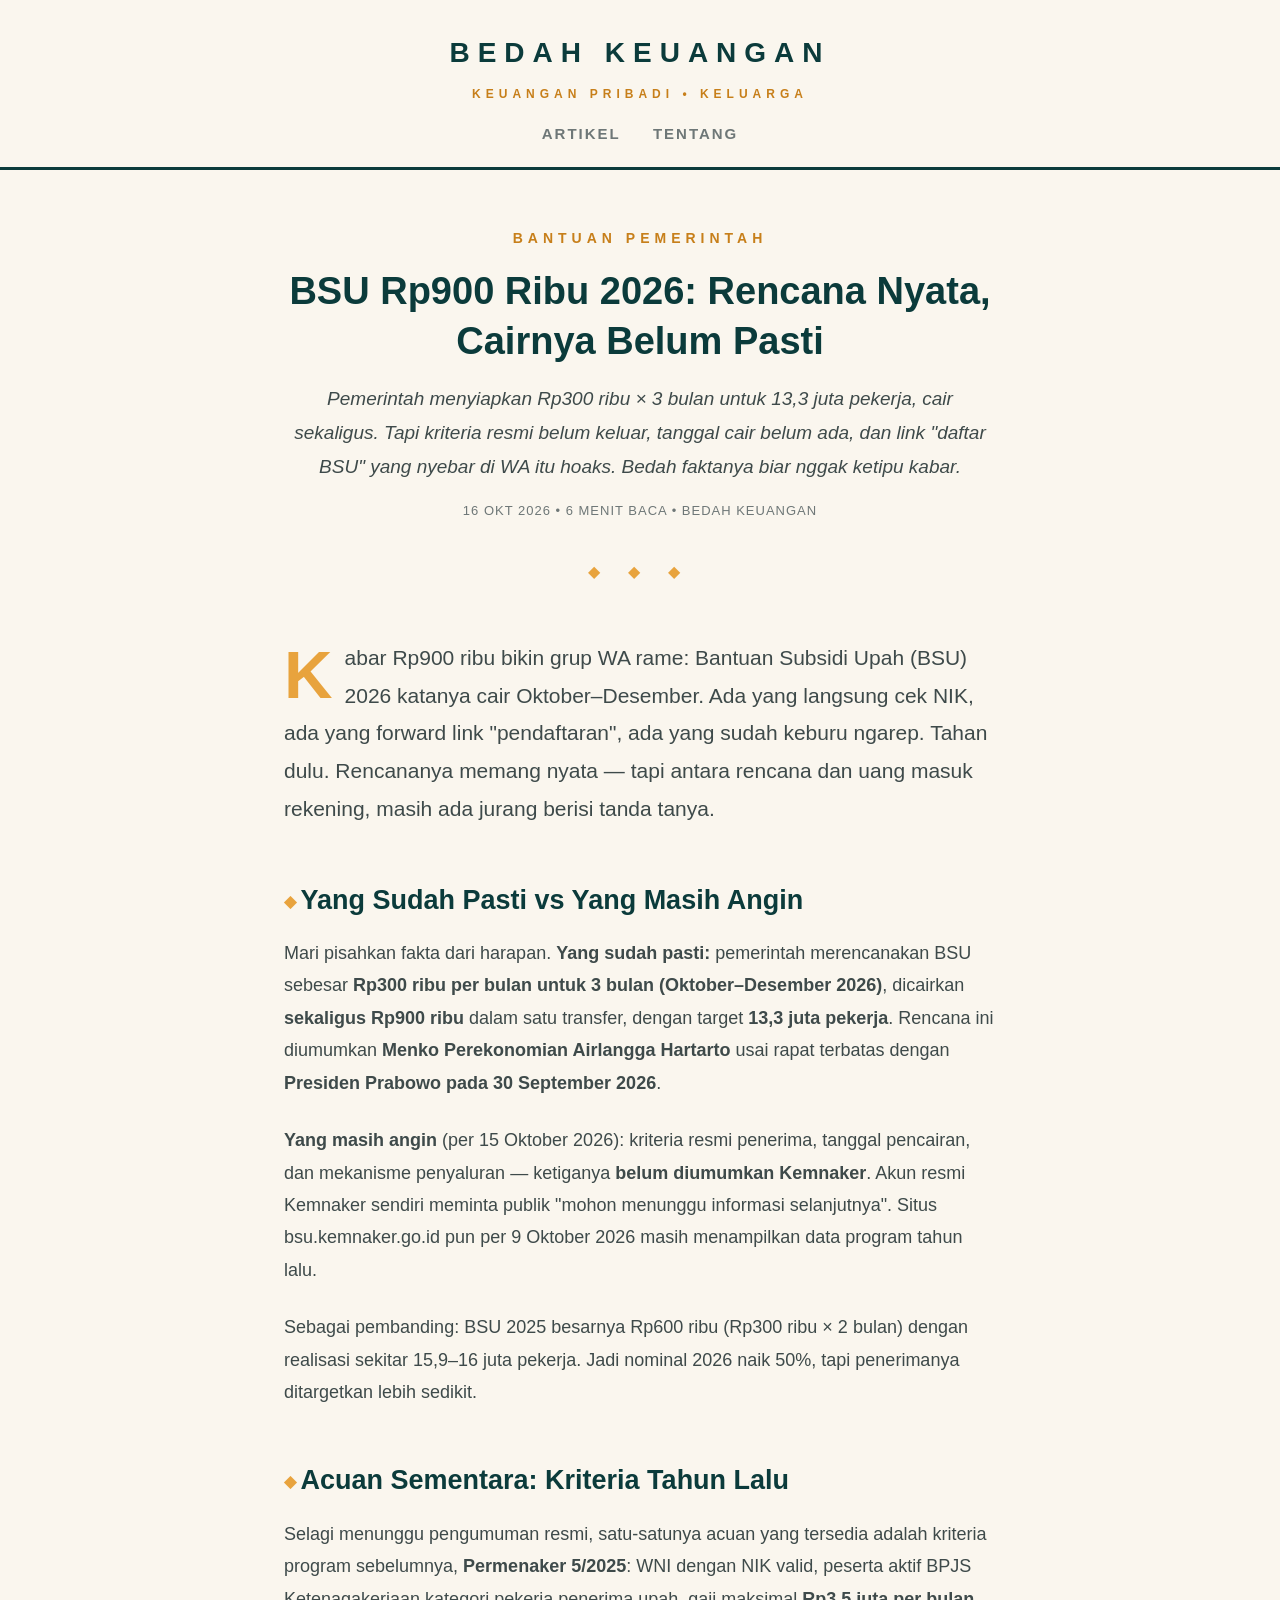
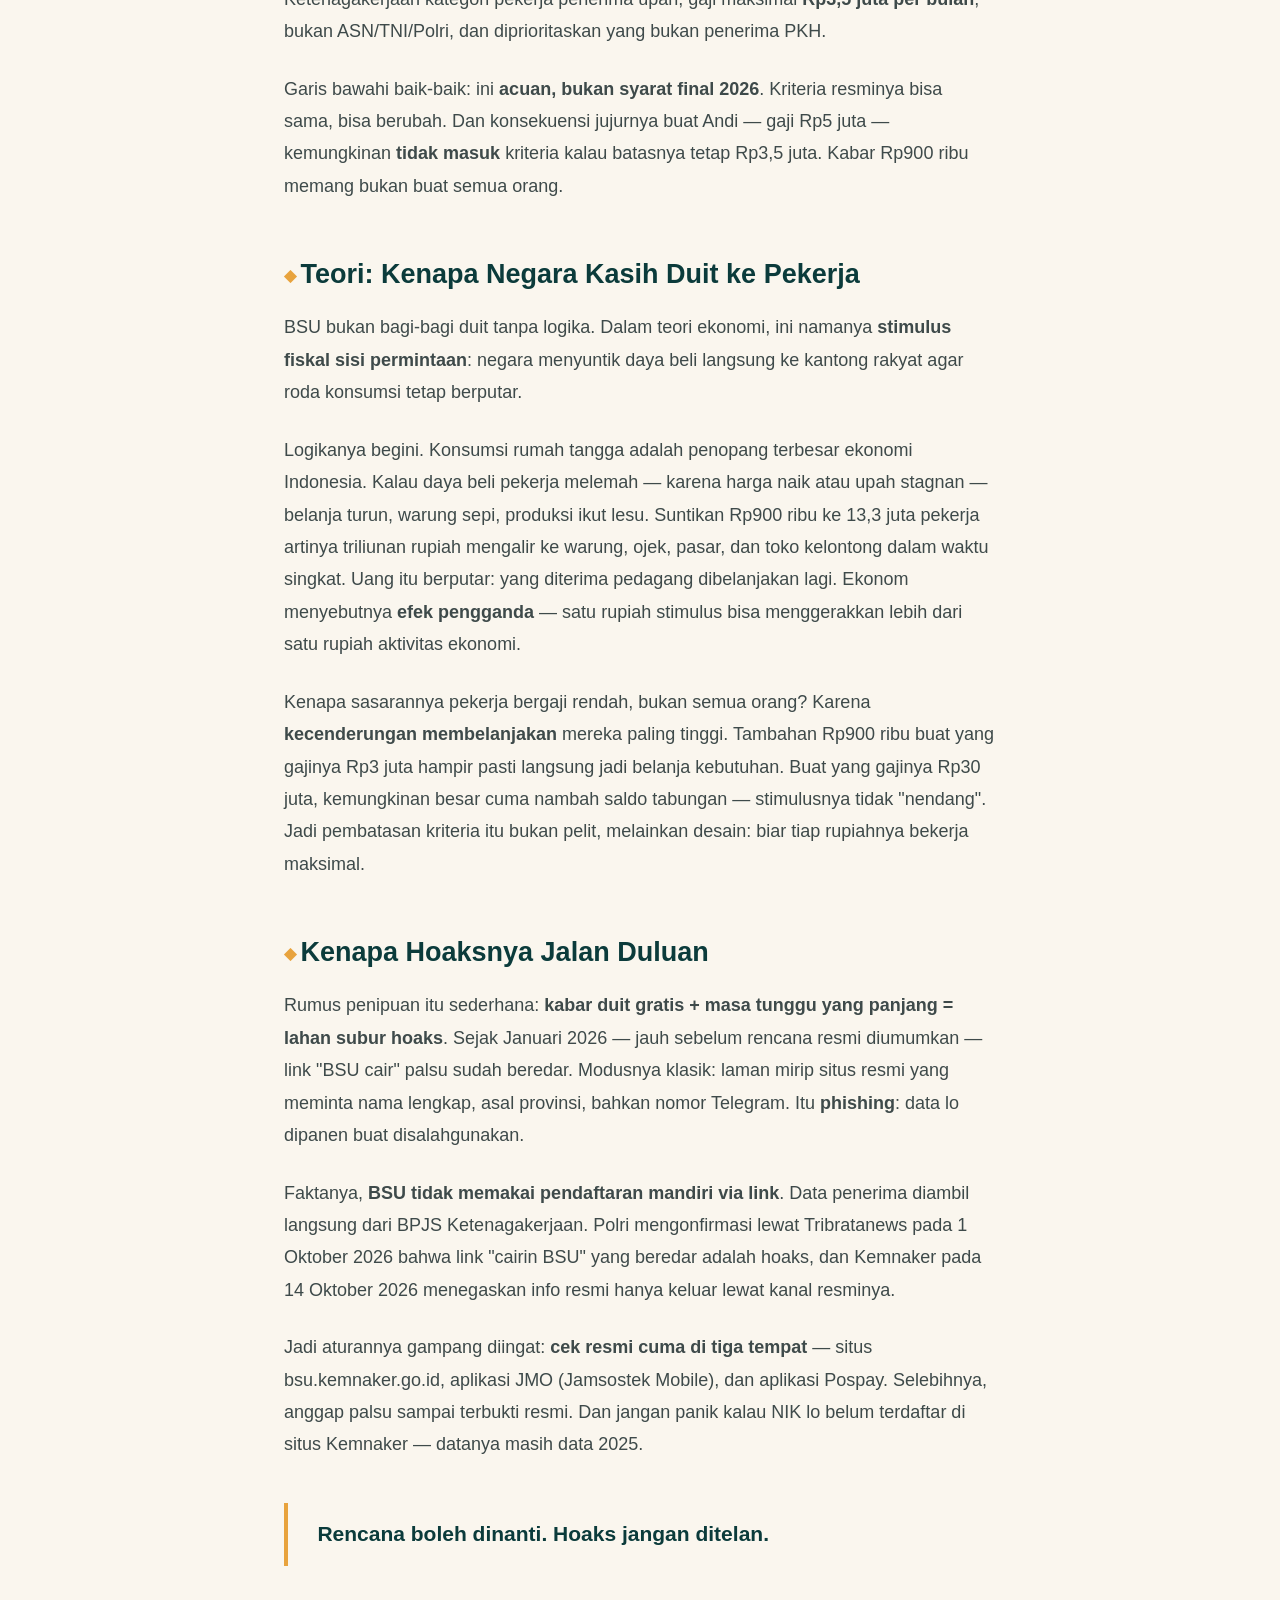
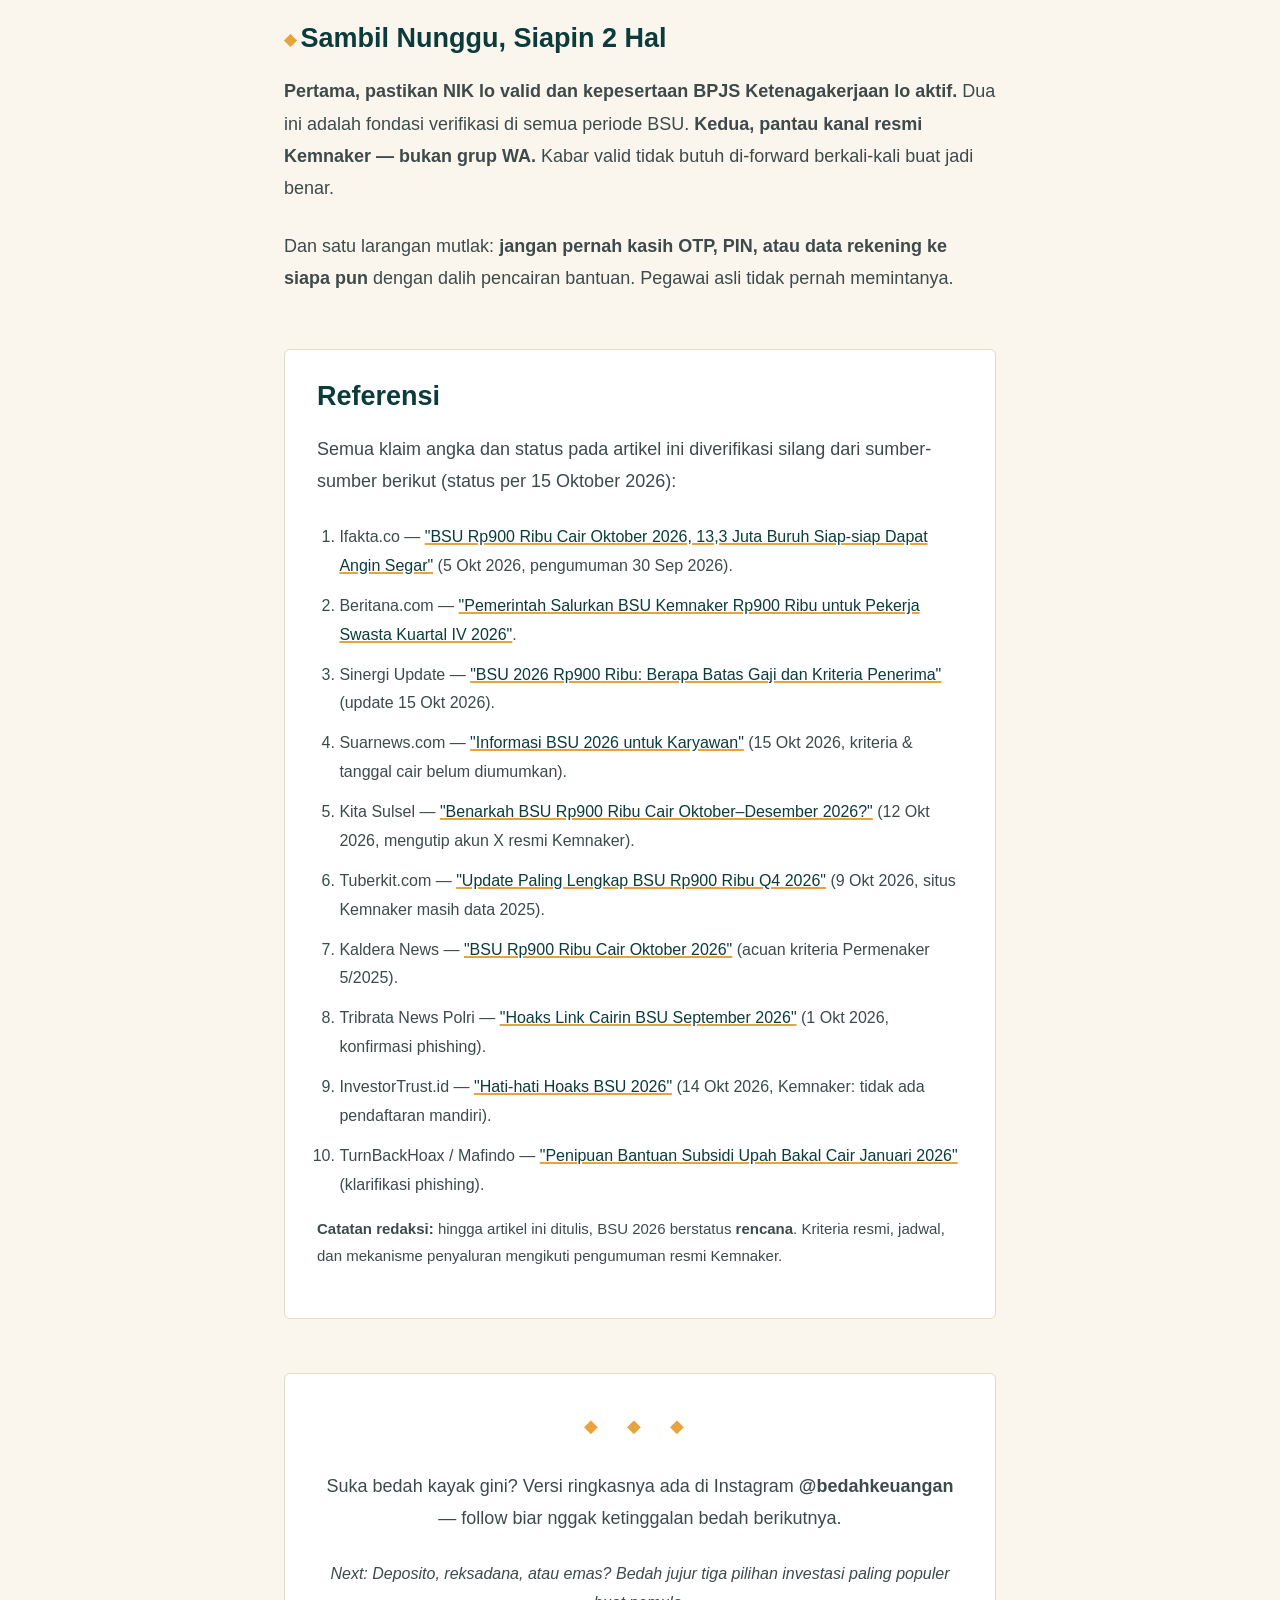
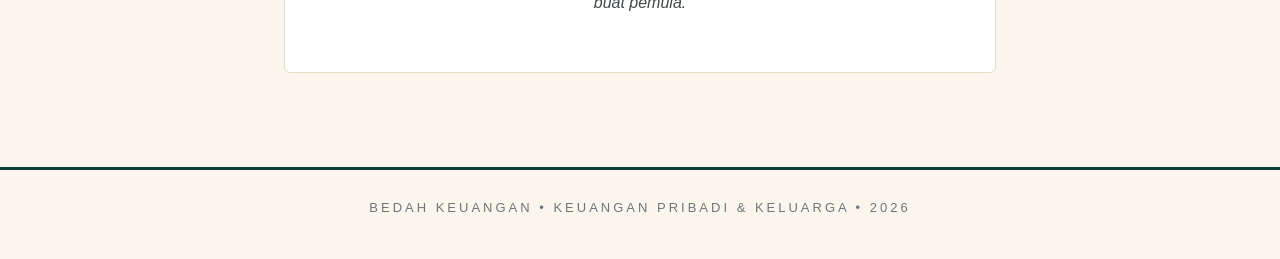
==== artikel/bsu-900rb-2026.html @ 963c8e27 "Rename bsu-900rb-2026.html to artikel/bsu-900rb-2026.html" ====
<!DOCTYPE html>
<html lang="id">
<head>
<meta charset="UTF-8">
<meta name="viewport" content="width=device-width, initial-scale=1.0">
<title>BSU Rp900 Ribu 2026: Rencana Nyata, Cairnya Belum Pasti — Bedah Keuangan</title>
<meta name="description" content="Pemerintah menyiapkan BSU Rp300 ribu x 3 bulan untuk 13,3 juta pekerja. Tapi kriteria resmi belum keluar, tanggal cair belum ada, dan link 'daftar BSU' yang beredar itu hoaks. Bedah faktanya.">
<link rel="stylesheet" href="../style.css">
</head>
<body>
<header class="site-header">
  <div class="wrap">
    <a class="brand" href="../index.html">BEDAH KEUANGAN<small>KEUANGAN PRIBADI &bull; KELUARGA</small></a>
    <nav>
      <a href="../index.html">ARTIKEL</a>
      <a href="../index.html#tentang">TENTANG</a>
    </nav>
  </div>
</header>

<main class="wrap">
  <div class="article-head">
    <div class="kicker">BANTUAN PEMERINTAH</div>
    <h1>BSU Rp900 Ribu 2026: Rencana Nyata, Cairnya Belum Pasti</h1>
    <p class="dek">Pemerintah menyiapkan Rp300 ribu &times; 3 bulan untuk 13,3 juta pekerja, cair sekaligus. Tapi kriteria resmi belum keluar, tanggal cair belum ada, dan link "daftar BSU" yang nyebar di WA itu hoaks. Bedah faktanya biar nggak ketipu kabar.</p>
    <div class="meta">16 OKT 2026 &bull; 6 MENIT BACA &bull; BEDAH KEUANGAN</div>
  </div>

  <div class="ornament">&#9670; &#9670; &#9670;</div>

  <article>
    <p class="lede">Kabar Rp900 ribu bikin grup WA rame: Bantuan Subsidi Upah (BSU) 2026 katanya cair Oktober–Desember. Ada yang langsung cek NIK, ada yang forward link "pendaftaran", ada yang sudah keburu ngarep. Tahan dulu. Rencananya memang nyata — tapi antara rencana dan uang masuk rekening, masih ada jurang berisi tanda tanya.</p>

    <h2>Yang Sudah Pasti vs Yang Masih Angin</h2>
    <p>Mari pisahkan fakta dari harapan. <strong>Yang sudah pasti:</strong> pemerintah merencanakan BSU sebesar <strong>Rp300 ribu per bulan untuk 3 bulan (Oktober–Desember 2026)</strong>, dicairkan <strong>sekaligus Rp900 ribu</strong> dalam satu transfer, dengan target <strong>13,3 juta pekerja</strong>. Rencana ini diumumkan <strong>Menko Perekonomian Airlangga Hartarto</strong> usai rapat terbatas dengan <strong>Presiden Prabowo pada 30 September 2026</strong>.</p>
    <p><strong>Yang masih angin</strong> (per 15 Oktober 2026): kriteria resmi penerima, tanggal pencairan, dan mekanisme penyaluran — ketiganya <strong>belum diumumkan Kemnaker</strong>. Akun resmi Kemnaker sendiri meminta publik "mohon menunggu informasi selanjutnya". Situs bsu.kemnaker.go.id pun per 9 Oktober 2026 masih menampilkan data program tahun lalu.</p>
    <p>Sebagai pembanding: BSU 2025 besarnya Rp600 ribu (Rp300 ribu &times; 2 bulan) dengan realisasi sekitar 15,9–16 juta pekerja. Jadi nominal 2026 naik 50%, tapi penerimanya ditargetkan lebih sedikit.</p>

    <h2>Acuan Sementara: Kriteria Tahun Lalu</h2>
    <p>Selagi menunggu pengumuman resmi, satu-satunya acuan yang tersedia adalah kriteria program sebelumnya, <strong>Permenaker 5/2025</strong>: WNI dengan NIK valid, peserta aktif BPJS Ketenagakerjaan kategori pekerja penerima upah, gaji maksimal <strong>Rp3,5 juta per bulan</strong>, bukan ASN/TNI/Polri, dan diprioritaskan yang bukan penerima PKH.</p>
    <p>Garis bawahi baik-baik: ini <strong>acuan, bukan syarat final 2026</strong>. Kriteria resminya bisa sama, bisa berubah. Dan konsekuensi jujurnya buat Andi — gaji Rp5 juta — kemungkinan <strong>tidak masuk</strong> kriteria kalau batasnya tetap Rp3,5 juta. Kabar Rp900 ribu memang bukan buat semua orang.</p>

    <h2>Teori: Kenapa Negara Kasih Duit ke Pekerja</h2>
    <p>BSU bukan bagi-bagi duit tanpa logika. Dalam teori ekonomi, ini namanya <strong>stimulus fiskal sisi permintaan</strong>: negara menyuntik daya beli langsung ke kantong rakyat agar roda konsumsi tetap berputar.</p>
    <p>Logikanya begini. Konsumsi rumah tangga adalah penopang terbesar ekonomi Indonesia. Kalau daya beli pekerja melemah — karena harga naik atau upah stagnan — belanja turun, warung sepi, produksi ikut lesu. Suntikan Rp900 ribu ke 13,3 juta pekerja artinya triliunan rupiah mengalir ke warung, ojek, pasar, dan toko kelontong dalam waktu singkat. Uang itu berputar: yang diterima pedagang dibelanjakan lagi. Ekonom menyebutnya <strong>efek pengganda</strong> — satu rupiah stimulus bisa menggerakkan lebih dari satu rupiah aktivitas ekonomi.</p>
    <p>Kenapa sasarannya pekerja bergaji rendah, bukan semua orang? Karena <strong>kecenderungan membelanjakan</strong> mereka paling tinggi. Tambahan Rp900 ribu buat yang gajinya Rp3 juta hampir pasti langsung jadi belanja kebutuhan. Buat yang gajinya Rp30 juta, kemungkinan besar cuma nambah saldo tabungan — stimulusnya tidak "nendang". Jadi pembatasan kriteria itu bukan pelit, melainkan desain: biar tiap rupiahnya bekerja maksimal.</p>

    <h2>Kenapa Hoaksnya Jalan Duluan</h2>
    <p>Rumus penipuan itu sederhana: <strong>kabar duit gratis + masa tunggu yang panjang = lahan subur hoaks</strong>. Sejak Januari 2026 — jauh sebelum rencana resmi diumumkan — link "BSU cair" palsu sudah beredar. Modusnya klasik: laman mirip situs resmi yang meminta nama lengkap, asal provinsi, bahkan nomor Telegram. Itu <strong>phishing</strong>: data lo dipanen buat disalahgunakan.</p>
    <p>Faktanya, <strong>BSU tidak memakai pendaftaran mandiri via link</strong>. Data penerima diambil langsung dari BPJS Ketenagakerjaan. Polri mengonfirmasi lewat Tribratanews pada 1 Oktober 2026 bahwa link "cairin BSU" yang beredar adalah hoaks, dan Kemnaker pada 14 Oktober 2026 menegaskan info resmi hanya keluar lewat kanal resminya.</p>
    <p>Jadi aturannya gampang diingat: <strong>cek resmi cuma di tiga tempat</strong> — situs bsu.kemnaker.go.id, aplikasi JMO (Jamsostek Mobile), dan aplikasi Pospay. Selebihnya, anggap palsu sampai terbukti resmi. Dan jangan panik kalau NIK lo belum terdaftar di situs Kemnaker — datanya masih data 2025.</p>

    <blockquote>Rencana boleh dinanti. Hoaks jangan ditelan.</blockquote>

    <h2>Sambil Nunggu, Siapin 2 Hal</h2>
    <p><strong>Pertama, pastikan NIK lo valid dan kepesertaan BPJS Ketenagakerjaan lo aktif.</strong> Dua ini adalah fondasi verifikasi di semua periode BSU. <strong>Kedua, pantau kanal resmi Kemnaker — bukan grup WA.</strong> Kabar valid tidak butuh di-forward berkali-kali buat jadi benar.</p>
    <p>Dan satu larangan mutlak: <strong>jangan pernah kasih OTP, PIN, atau data rekening ke siapa pun</strong> dengan dalih pencairan bantuan. Pegawai asli tidak pernah memintanya.</p>

    <div class="ref-box">
      <h2>Referensi</h2>
      <p>Semua klaim angka dan status pada artikel ini diverifikasi silang dari sumber-sumber berikut (status per 15 Oktober 2026):</p>
      <ol>
        <li>Ifakta.co — <a href="https://ifakta.co/2026/10/05/bsu-rp900-ribu-cair-oktober-2026-133-juta-buruh-siap-siap-dapat-angin-segar/">"BSU Rp900 Ribu Cair Oktober 2026, 13,3 Juta Buruh Siap-siap Dapat Angin Segar"</a> (5 Okt 2026, pengumuman 30 Sep 2026).</li>
        <li>Beritana.com — <a href="https://beritana.com/news/pemerintah-salurkan-bsu-kemnaker-rp900-ribu-untuk-pekerja-swasta-kuartal-iv-2026">"Pemerintah Salurkan BSU Kemnaker Rp900 Ribu untuk Pekerja Swasta Kuartal IV 2026"</a>.</li>
        <li>Sinergi Update — <a href="https://sinergiupdate.com/bsu-2026-rp900-ribu-berapa-batas-gaji-dan-kriteria-penerima-bantuan">"BSU 2026 Rp900 Ribu: Berapa Batas Gaji dan Kriteria Penerima"</a> (update 15 Okt 2026).</li>
        <li>Suarnews.com — <a href="https://www.suarnews.com/bansos/39535/informasi-bsu-2026-untuk-karyawan-persyaratan-verifikasi-data-dan-kepastian-penyaluran">"Informasi BSU 2026 untuk Karyawan"</a> (15 Okt 2026, kriteria &amp; tanggal cair belum diumumkan).</li>
        <li>Kita Sulsel — <a href="https://kitasulsel.com/2026/10/13/benarkah-bsu-rp900-ribu-cair-oktober-desember-2026-simak-faktanya/">"Benarkah BSU Rp900 Ribu Cair Oktober–Desember 2026?"</a> (12 Okt 2026, mengutip akun X resmi Kemnaker).</li>
        <li>Tuberkit.com — <a href="https://tuberkit.com/2026/10/09/ini-update-paling-lengkap-bsu-rp900-ribu-q4-2026-per-hari-ini-9-oktober-2026/">"Update Paling Lengkap BSU Rp900 Ribu Q4 2026"</a> (9 Okt 2026, situs Kemnaker masih data 2025).</li>
        <li>Kaldera News — <a href="https://www.kalderanews.com/2026/10/bsu-rp900-ribu-cair-oktober-2026-cek-nik-ktp-kamu-lewat-4-cara-ini/">"BSU Rp900 Ribu Cair Oktober 2026"</a> (acuan kriteria Permenaker 5/2025).</li>
        <li>Tribrata News Polri — <a href="https://tribratanews.polri.go.id/blog/none-22/hoaks-link-cairin-bsu-september-2026-sebesar-rp600-000-106579">"Hoaks Link Cairin BSU September 2026"</a> (1 Okt 2026, konfirmasi phishing).</li>
        <li>InvestorTrust.id — <a href="https://investortrust.id/national/90618/hati-hati-hoaks-bsu-2026-kemnaker-imbau-masyarakat-cek-kanal-resmi">"Hati-hati Hoaks BSU 2026"</a> (14 Okt 2026, Kemnaker: tidak ada pendaftaran mandiri).</li>
        <li>TurnBackHoax / Mafindo — <a href="https://beta.turnbackhoax.id/articles/31995-penipuan-bantuan-subsidi-upah-bakal-cair-januari-2026">"Penipuan Bantuan Subsidi Upah Bakal Cair Januari 2026"</a> (klarifikasi phishing).</li>
      </ol>
      <p style="margin-top:1em;font-size:15px;"><strong>Catatan redaksi:</strong> hingga artikel ini ditulis, BSU 2026 berstatus <strong>rencana</strong>. Kriteria resmi, jadwal, dan mekanisme penyaluran mengikuti pengumuman resmi Kemnaker.</p>
    </div>

    <div class="cta">
      <div class="ornament">&#9670; &#9670; &#9670;</div>
      <p>Suka bedah kayak gini? Versi ringkasnya ada di Instagram <strong>@bedahkeuangan</strong> — follow biar nggak ketinggalan bedah berikutnya.</p>
      <p style="margin-top:1em;font-size:16px;"><em>Next: Deposito, reksadana, atau emas? Bedah jujur tiga pilihan investasi paling populer buat pemula.</em></p>
    </div>
  </article>
</main>

<footer>
  <div class="wrap">
    BEDAH KEUANGAN &bull; KEUANGAN PRIBADI &amp; KELUARGA &bull; 2026
  </div>
</footer>
</body>
</html>
---- style.css ----
/* Bedah Keuangan — tema "Meja Bedah": kertas kerja analis */
:root {
  --kertas: #FAF6EE;
  --tinta: #0B3B3B;
  --amber: #C77F1A;
  --amber-soft: #E8A33D;
  --arang: #3E4A4A;
  --abu: #6E7777;
  --garis: #E5DCC4;
  --merah: #C0392B;
}
* { margin: 0; padding: 0; box-sizing: border-box; }
body {
  background: var(--kertas);
  color: var(--arang);
  font-family: -apple-system, BlinkMacSystemFont, "Segoe UI", Inter, Roboto, "Helvetica Neue", Arial, sans-serif;
  line-height: 1.8;
  -webkit-font-smoothing: antialiased;
}
.wrap { max-width: 760px; margin: 0 auto; padding: 0 24px; }

/* header */
.site-header {
  border-bottom: 3px solid var(--tinta);
  padding: 28px 0 20px;
  text-align: center;
}
.brand {
  font-size: 28px; font-weight: 800; letter-spacing: 8px;
  text-decoration: none; color: var(--tinta);
}
.brand small { display: block; font-size: 12px; letter-spacing: 5px; color: var(--amber); font-weight: 700; margin-top: 6px; }
nav { margin-top: 14px; font-size: 15px; }
nav a { color: var(--abu); text-decoration: none; margin: 0 14px; letter-spacing: 2px; font-weight: 600; }
nav a:hover { color: var(--tinta); }

/* hero */
.hero { text-align: center; padding: 64px 0 40px; }
.hero h1 { font-size: 42px; line-height: 1.25; margin-bottom: 16px; color: var(--tinta); font-weight: 800; }
.hero p { font-size: 19px; color: var(--arang); max-width: 600px; margin: 0 auto; }
.ornament { color: var(--amber-soft); letter-spacing: 12px; margin: 28px 0; text-align: center; }

/* article cards */
.cards { padding: 10px 0 60px; }
.card {
  display: block; text-decoration: none; color: var(--arang);
  border: 1px solid var(--garis); background: #fff;
  padding: 28px 32px; margin-bottom: 20px; border-radius: 6px;
}
.card:hover { border-color: var(--amber-soft); }
.card .kicker { font-size: 13px; letter-spacing: 4px; color: var(--amber); font-weight: 800; }
.card h2 { font-size: 25px; margin: 10px 0 8px; line-height: 1.35; color: var(--tinta); }
.card p { font-size: 16px; color: var(--arang); }
.card .meta { font-size: 13px; color: var(--abu); margin-top: 10px; letter-spacing: 1px; }

/* article page */
.article-head { text-align: center; padding: 56px 0 8px; }
.article-head .kicker { font-size: 14px; letter-spacing: 5px; color: var(--amber); font-weight: 800; }
.article-head h1 { font-size: 38px; line-height: 1.3; margin: 16px 0; color: var(--tinta); font-weight: 800; }
.article-head .dek { font-size: 19px; color: var(--arang); font-style: italic; }
.article-head .meta { font-size: 13px; color: var(--abu); margin-top: 14px; letter-spacing: 1px; }
article { padding: 24px 0 40px; font-size: 18px; }
article p { margin-bottom: 1.4em; }
article h2 { font-size: 27px; margin: 2em 0 .7em; line-height: 1.35; color: var(--tinta); font-weight: 800; }
article h2::before { content: "\25C6  "; color: var(--amber-soft); font-size: .6em; vertical-align: middle; }
article a { color: var(--tinta); text-decoration-color: var(--amber-soft); text-decoration-thickness: 2px; }
.lede { font-size: 21px; }
.lede::first-letter {
  font-size: 3.2em; float: left; line-height: .9;
  padding: 6px 12px 0 0; color: var(--amber-soft); font-weight: 800;
}
figure { margin: 2.2em 0; }
figure img { width: 100%; display: block; border: 1px solid var(--garis); border-radius: 4px; }
figcaption { font-size: 14px; color: var(--abu); margin-top: 10px; font-style: italic; }
blockquote {
  border-left: 4px solid var(--amber-soft); margin: 2em 0; padding: .6em 0 .6em 1.4em;
  font-size: 21px; font-weight: 700; color: var(--tinta);
}
table.ledger { width: 100%; border-collapse: collapse; margin: 2em 0; font-size: 17px; }
table.ledger th { text-align: left; font-size: 13px; letter-spacing: 3px; color: var(--abu); padding: 10px 8px; border-bottom: 3px solid var(--tinta); }
table.ledger td { padding: 12px 8px; border-bottom: 1px solid var(--garis); }
table.ledger td.num { font-family: ui-monospace, "SF Mono", Menlo, Consolas, monospace; font-weight: 700; text-align: right; white-space: nowrap; }
table.ledger tr.total td { border-bottom: 4px double var(--tinta); font-weight: 800; color: var(--tinta); }
.num-neg { color: var(--merah); }
.ref-box { border: 1px solid var(--garis); background: #fff; padding: 28px 32px; margin: 3em 0; border-radius: 6px; }
.ref-box h2 { margin-top: 0; }
.ref-box h2::before { content: ""; }
.ref-box ol { margin-left: 1.4em; font-size: 16px; }
.ref-box li { margin-bottom: .7em; }
.about { border-top: 1px solid var(--garis); padding: 48px 0; }
.about h2 { font-size: 15px; letter-spacing: 5px; color: var(--tinta); margin-bottom: 16px; }
.about p { margin-bottom: 1em; font-size: 17px; }
footer { border-top: 3px solid var(--tinta); padding: 26px 0 40px; text-align: center; font-size: 13px; letter-spacing: 3px; color: var(--abu); }
.cta { text-align: center; border: 1px solid var(--garis); background: #fff; border-radius: 6px; padding: 8px 32px 32px; margin: 3em 0; }
.cta p { font-size: 18px; }
.back { display: inline-block; margin: 32px 0 8px; color: var(--tinta); font-weight: 700; text-decoration: none; }
.back:hover { color: var(--amber); }
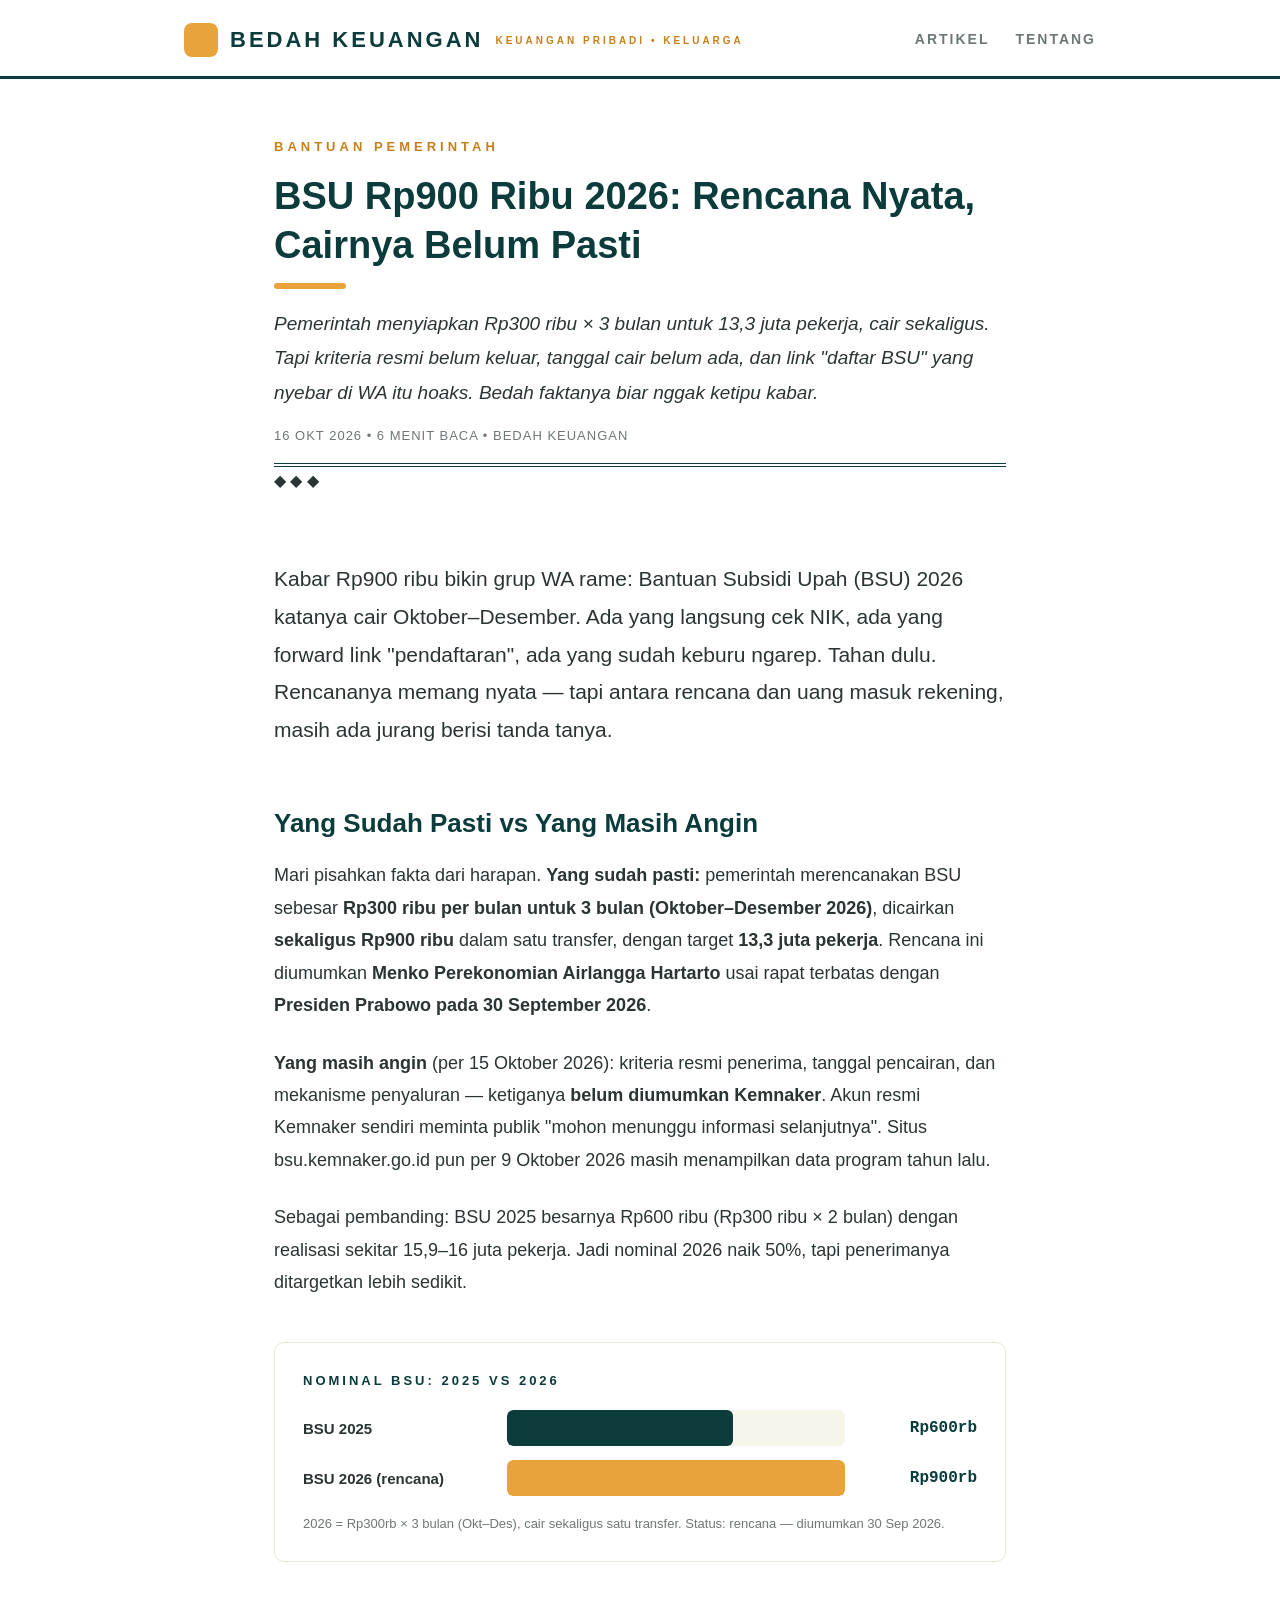
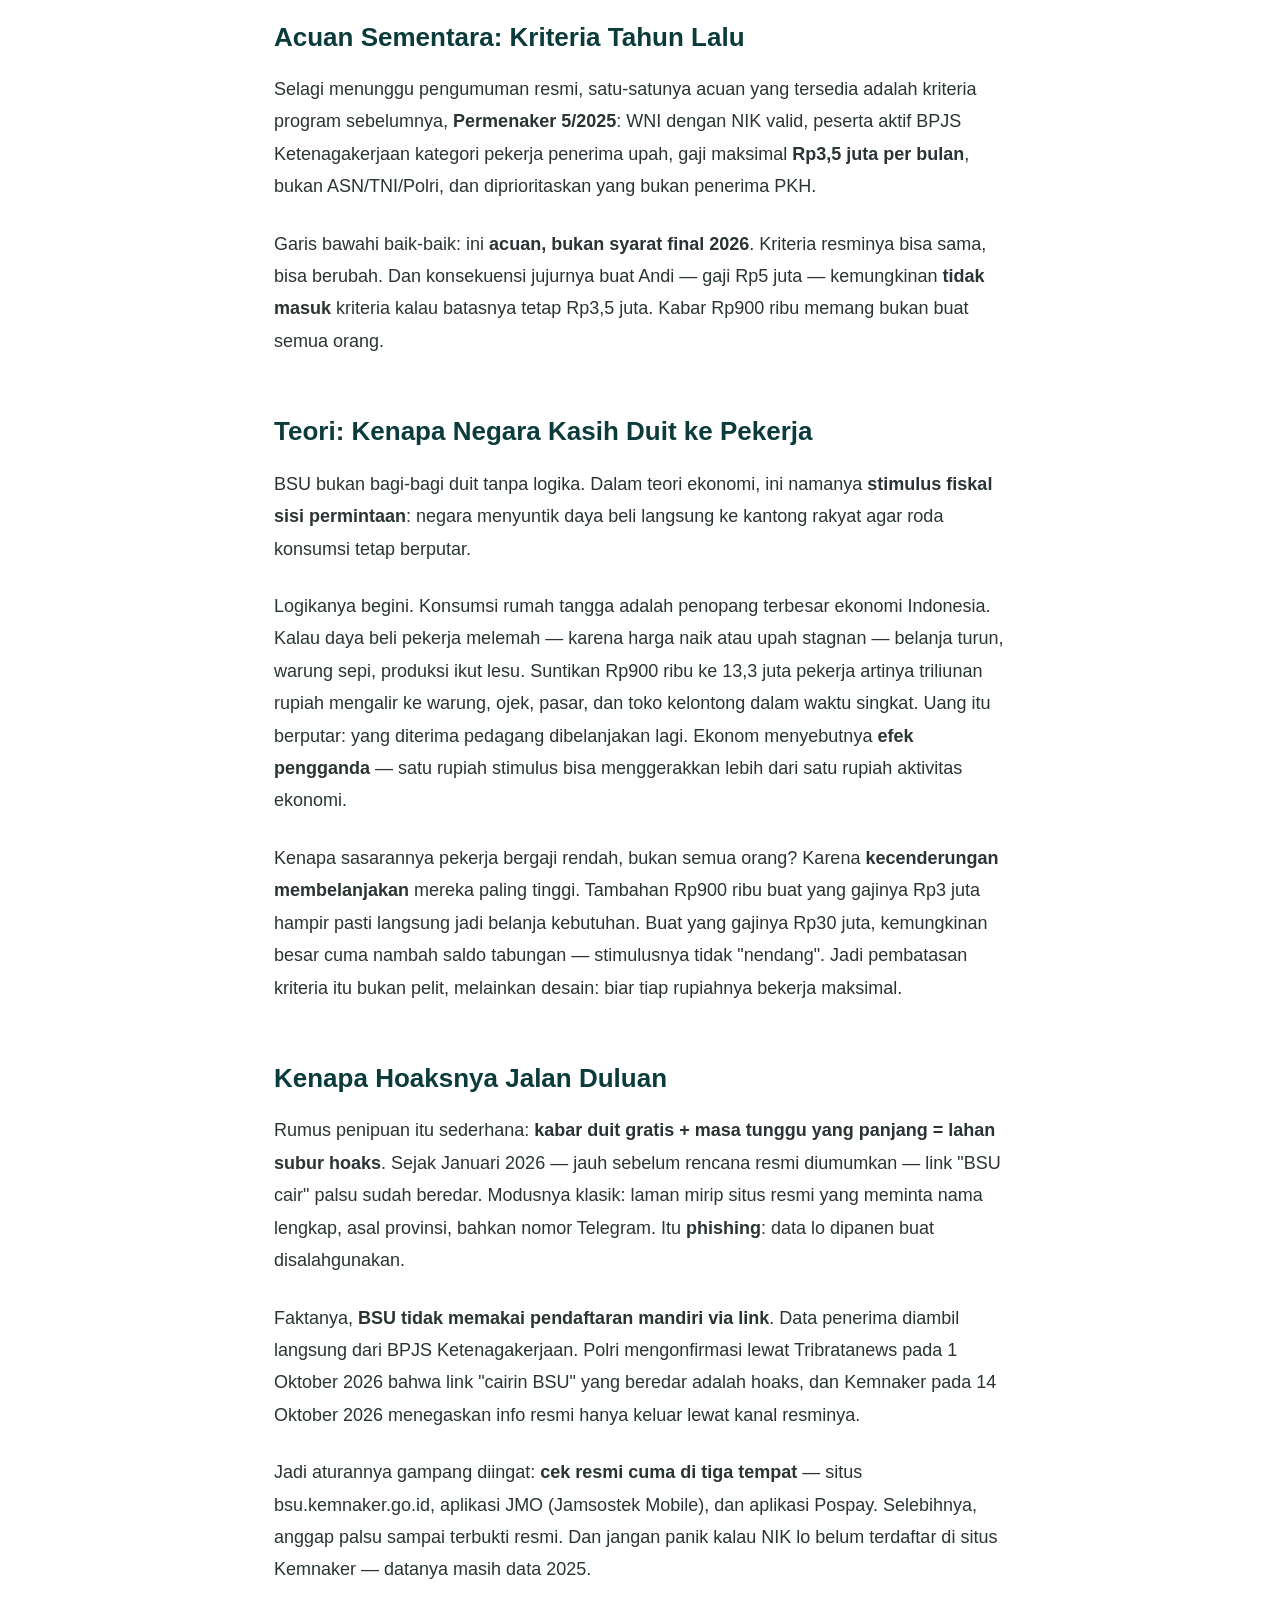
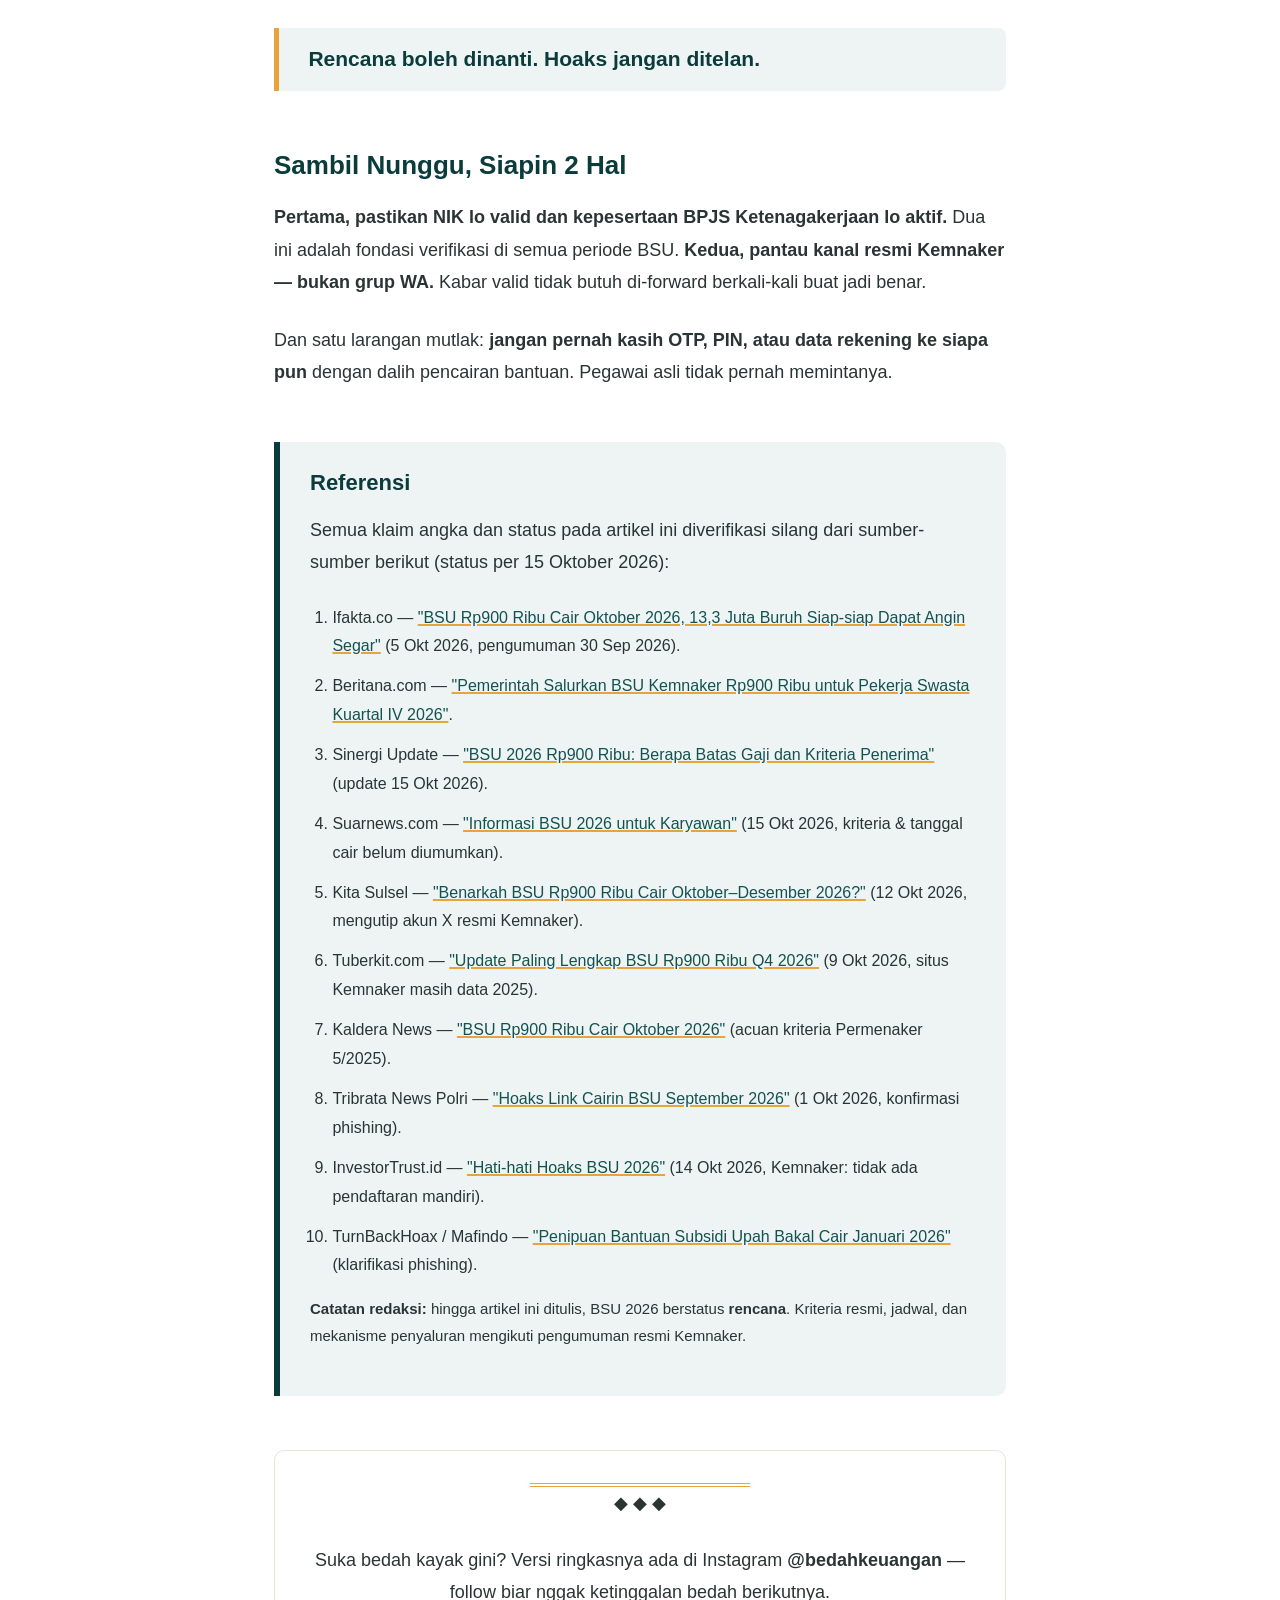
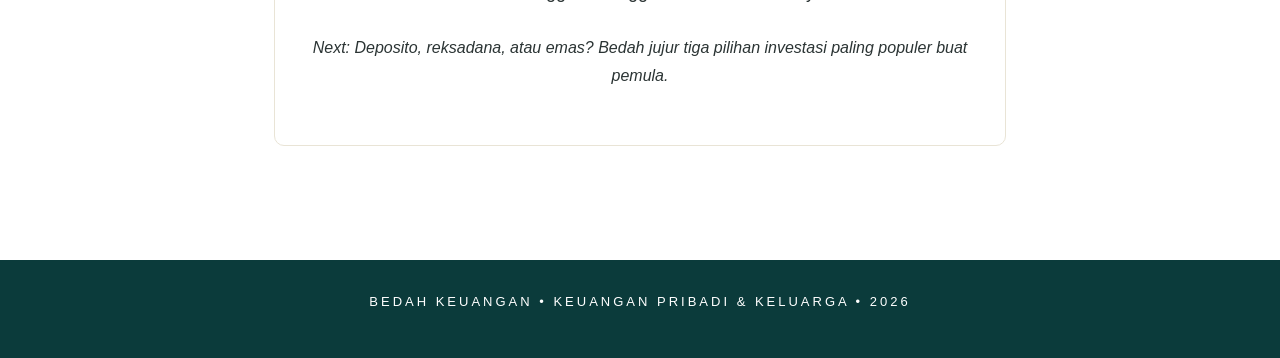
==== commit 0840b65b: "Update artikel: thp-potongan-gaji, bsu-900rb-2026, investasi-pemula" ====
--- a/artikel/bsu-900rb-2026.html
+++ b/artikel/bsu-900rb-2026.html
@@ -22,6 +22,7 @@
   <div class="article-head">
     <div class="kicker">BANTUAN PEMERINTAH</div>
     <h1>BSU Rp900 Ribu 2026: Rencana Nyata, Cairnya Belum Pasti</h1>
+    <div class="rule"></div>
     <p class="dek">Pemerintah menyiapkan Rp300 ribu &times; 3 bulan untuk 13,3 juta pekerja, cair sekaligus. Tapi kriteria resmi belum keluar, tanggal cair belum ada, dan link "daftar BSU" yang nyebar di WA itu hoaks. Bedah faktanya biar nggak ketipu kabar.</p>
     <div class="meta">16 OKT 2026 &bull; 6 MENIT BACA &bull; BEDAH KEUANGAN</div>
   </div>
@@ -35,6 +36,21 @@
     <p>Mari pisahkan fakta dari harapan. <strong>Yang sudah pasti:</strong> pemerintah merencanakan BSU sebesar <strong>Rp300 ribu per bulan untuk 3 bulan (Oktober–Desember 2026)</strong>, dicairkan <strong>sekaligus Rp900 ribu</strong> dalam satu transfer, dengan target <strong>13,3 juta pekerja</strong>. Rencana ini diumumkan <strong>Menko Perekonomian Airlangga Hartarto</strong> usai rapat terbatas dengan <strong>Presiden Prabowo pada 30 September 2026</strong>.</p>
     <p><strong>Yang masih angin</strong> (per 15 Oktober 2026): kriteria resmi penerima, tanggal pencairan, dan mekanisme penyaluran — ketiganya <strong>belum diumumkan Kemnaker</strong>. Akun resmi Kemnaker sendiri meminta publik "mohon menunggu informasi selanjutnya". Situs bsu.kemnaker.go.id pun per 9 Oktober 2026 masih menampilkan data program tahun lalu.</p>
     <p>Sebagai pembanding: BSU 2025 besarnya Rp600 ribu (Rp300 ribu &times; 2 bulan) dengan realisasi sekitar 15,9–16 juta pekerja. Jadi nominal 2026 naik 50%, tapi penerimanya ditargetkan lebih sedikit.</p>
+
+    <div class="chart">
+      <h3>NOMINAL BSU: 2025 VS 2026</h3>
+      <div class="brow">
+        <div class="blabel">BSU 2025</div>
+        <div class="btrack"><div class="bfill" style="width:67%"></div></div>
+        <div class="bval">Rp600rb</div>
+      </div>
+      <div class="brow">
+        <div class="blabel">BSU 2026 (rencana)</div>
+        <div class="btrack"><div class="bfill amber" style="width:100%"></div></div>
+        <div class="bval">Rp900rb</div>
+      </div>
+      <p class="chart-note">2026 = Rp300rb &times; 3 bulan (Okt&ndash;Des), cair sekaligus satu transfer. Status: rencana &mdash; diumumkan 30 Sep 2026.</p>
+    </div>
 
     <h2>Acuan Sementara: Kriteria Tahun Lalu</h2>
     <p>Selagi menunggu pengumuman resmi, satu-satunya acuan yang tersedia adalah kriteria program sebelumnya, <strong>Permenaker 5/2025</strong>: WNI dengan NIK valid, peserta aktif BPJS Ketenagakerjaan kategori pekerja penerima upah, gaji maksimal <strong>Rp3,5 juta per bulan</strong>, bukan ASN/TNI/Polri, dan diprioritaskan yang bukan penerima PKH.</p>
--- a/style.css
+++ b/style.css
@@ -1,97 +1,158 @@
-/* Bedah Keuangan — tema "Meja Bedah": kertas kerja analis */
+/* Bedah Keuangan — identitas web: putih bersih, teal + amber */
 :root {
-  --kertas: #FAF6EE;
+  --putih: #FFFFFF;
   --tinta: #0B3B3B;
-  --amber: #C77F1A;
-  --amber-soft: #E8A33D;
-  --arang: #3E4A4A;
+  --tinta-soft: #145252;
+  --amber: #E8A33D;
+  --amber-dark: #C77F1A;
+  --arang: #2B3434;
   --abu: #6E7777;
-  --garis: #E5DCC4;
+  --garis: #E9E4D6;
+  --kertas: #F7F4EA;
   --merah: #C0392B;
+  --teal-tint: #EEF4F4;
 }
 * { margin: 0; padding: 0; box-sizing: border-box; }
 body {
-  background: var(--kertas);
+  background: var(--putih);
   color: var(--arang);
   font-family: -apple-system, BlinkMacSystemFont, "Segoe UI", Inter, Roboto, "Helvetica Neue", Arial, sans-serif;
   line-height: 1.8;
   -webkit-font-smoothing: antialiased;
 }
-.wrap { max-width: 760px; margin: 0 auto; padding: 0 24px; }
+.wrap { max-width: 780px; margin: 0 auto; padding: 0 24px; }
 
-/* header */
+/* header — kiri, bukan tengah */
 .site-header {
   border-bottom: 3px solid var(--tinta);
-  padding: 28px 0 20px;
-  text-align: center;
+  background: var(--putih);
+}
+.site-header .wrap {
+  display: flex; align-items: center; justify-content: space-between;
+  padding-top: 20px; padding-bottom: 16px;
+  max-width: 960px;
 }
 .brand {
-  font-size: 28px; font-weight: 800; letter-spacing: 8px;
+  font-size: 22px; font-weight: 800; letter-spacing: 3px;
   text-decoration: none; color: var(--tinta);
+  display: flex; align-items: center; gap: 12px;
 }
-.brand small { display: block; font-size: 12px; letter-spacing: 5px; color: var(--amber); font-weight: 700; margin-top: 6px; }
-nav { margin-top: 14px; font-size: 15px; }
-nav a { color: var(--abu); text-decoration: none; margin: 0 14px; letter-spacing: 2px; font-weight: 600; }
+.brand::before {
+  content: ""; width: 34px; height: 34px; border-radius: 8px;
+  background: var(--amber);
+  flex-shrink: 0;
+}
+.brand small { display: block; font-size: 10px; letter-spacing: 3px; color: var(--amber-dark); font-weight: 700; margin-top: 2px; }
+nav { font-size: 14px; }
+nav a { color: var(--abu); text-decoration: none; margin-left: 22px; letter-spacing: 2px; font-weight: 700; }
 nav a:hover { color: var(--tinta); }
 
-/* hero */
-.hero { text-align: center; padding: 64px 0 40px; }
-.hero h1 { font-size: 42px; line-height: 1.25; margin-bottom: 16px; color: var(--tinta); font-weight: 800; }
-.hero p { font-size: 19px; color: var(--arang); max-width: 600px; margin: 0 auto; }
-.ornament { color: var(--amber-soft); letter-spacing: 12px; margin: 28px 0; text-align: center; }
+/* hero — kiri, headline teal + garis amber */
+.hero { padding: 72px 0 48px; max-width: 960px; margin: 0 auto; padding-left: 24px; padding-right: 24px; }
+.hero .kicker { font-size: 13px; letter-spacing: 4px; color: var(--amber-dark); font-weight: 800; margin-bottom: 14px; }
+.hero h1 { font-size: 46px; line-height: 1.2; color: var(--tinta); font-weight: 800; max-width: 640px; }
+.hero h1 .hl { position: relative; white-space: nowrap; }
+.hero h1 .hl::after {
+  content: ""; position: absolute; left: 0; right: 0; bottom: 4px; height: 12px;
+  background: var(--amber); opacity: .45; z-index: -1;
+}
+.hero p { font-size: 19px; color: var(--arang); max-width: 620px; margin-top: 18px; }
+.ornament { border-top: 4px double var(--tinta); margin: 8px 0 40px; }
 
-/* article cards */
-.cards { padding: 10px 0 60px; }
+/* daftar artikel — baris ledger bernomor */
+.cards-head { font-size: 14px; letter-spacing: 4px; color: var(--tinta); font-weight: 800; margin-bottom: 6px; }
+.cards { padding: 10px 0 64px; }
 .card {
-  display: block; text-decoration: none; color: var(--arang);
-  border: 1px solid var(--garis); background: #fff;
-  padding: 28px 32px; margin-bottom: 20px; border-radius: 6px;
+  display: flex; gap: 22px; align-items: flex-start;
+  text-decoration: none; color: var(--arang);
+  border: 1px solid var(--garis); border-radius: 10px;
+  padding: 26px 28px; margin-bottom: 16px; background: var(--putih);
+  transition: border-color .15s, transform .15s;
 }
-.card:hover { border-color: var(--amber-soft); }
-.card .kicker { font-size: 13px; letter-spacing: 4px; color: var(--amber); font-weight: 800; }
-.card h2 { font-size: 25px; margin: 10px 0 8px; line-height: 1.35; color: var(--tinta); }
-.card p { font-size: 16px; color: var(--arang); }
-.card .meta { font-size: 13px; color: var(--abu); margin-top: 10px; letter-spacing: 1px; }
+.card:hover { border-color: var(--amber); transform: translateY(-2px); }
+.card .num {
+  font-family: ui-monospace, "SF Mono", Menlo, Consolas, monospace;
+  font-weight: 700; font-size: 22px; color: var(--amber);
+  flex-shrink: 0; padding-top: 2px;
+}
+.card .kicker { font-size: 12px; letter-spacing: 3px; color: var(--amber-dark); font-weight: 800; }
+.card h2 { font-size: 23px; margin: 8px 0 6px; line-height: 1.35; color: var(--tinta); }
+.card p { font-size: 15px; color: var(--arang); }
+.card .meta { font-size: 12px; color: var(--abu); margin-top: 10px; letter-spacing: 1px; }
 
-/* article page */
-.article-head { text-align: center; padding: 56px 0 8px; }
-.article-head .kicker { font-size: 14px; letter-spacing: 5px; color: var(--amber); font-weight: 800; }
-.article-head h1 { font-size: 38px; line-height: 1.3; margin: 16px 0; color: var(--tinta); font-weight: 800; }
+/* halaman artikel */
+.article-head { padding: 56px 0 8px; }
+.article-head .kicker { font-size: 13px; letter-spacing: 4px; color: var(--amber-dark); font-weight: 800; }
+.article-head h1 { font-size: 38px; line-height: 1.28; margin: 14px 0; color: var(--tinta); font-weight: 800; }
+.article-head .rule { width: 72px; height: 6px; background: var(--amber); border-radius: 3px; margin: 4px 0 18px; }
 .article-head .dek { font-size: 19px; color: var(--arang); font-style: italic; }
 .article-head .meta { font-size: 13px; color: var(--abu); margin-top: 14px; letter-spacing: 1px; }
 article { padding: 24px 0 40px; font-size: 18px; }
 article p { margin-bottom: 1.4em; }
-article h2 { font-size: 27px; margin: 2em 0 .7em; line-height: 1.35; color: var(--tinta); font-weight: 800; }
-article h2::before { content: "\25C6  "; color: var(--amber-soft); font-size: .6em; vertical-align: middle; }
-article a { color: var(--tinta); text-decoration-color: var(--amber-soft); text-decoration-thickness: 2px; }
-.lede { font-size: 21px; }
-.lede::first-letter {
-  font-size: 3.2em; float: left; line-height: .9;
-  padding: 6px 12px 0 0; color: var(--amber-soft); font-weight: 800;
+article h2 { font-size: 26px; margin: 2.2em 0 .7em; line-height: 1.35; color: var(--tinta); font-weight: 800; }
+article h2 .n {
+  font-family: ui-monospace, "SF Mono", Menlo, Consolas, monospace;
+  color: var(--amber); font-size: .75em; margin-right: 10px;
 }
-figure { margin: 2.2em 0; }
-figure img { width: 100%; display: block; border: 1px solid var(--garis); border-radius: 4px; }
-figcaption { font-size: 14px; color: var(--abu); margin-top: 10px; font-style: italic; }
+article a { color: var(--tinta-soft); text-decoration-color: var(--amber); text-decoration-thickness: 2px; }
+.lede { font-size: 21px; color: var(--arang); }
 blockquote {
-  border-left: 4px solid var(--amber-soft); margin: 2em 0; padding: .6em 0 .6em 1.4em;
-  font-size: 21px; font-weight: 700; color: var(--tinta);
+  border-left: 5px solid var(--amber); margin: 2em 0; padding: .6em 0 .6em 1.4em;
+  font-size: 21px; font-weight: 700; color: var(--tinta); background: var(--teal-tint);
+  border-radius: 0 8px 8px 0;
 }
+
+/* grafik bar */
+.chart {
+  background: var(--putih); border: 1px solid var(--garis); border-radius: 10px;
+  padding: 26px 28px; margin: 2.4em 0;
+}
+.chart h3 { font-size: 13px; letter-spacing: 3px; color: var(--tinta); font-weight: 800; margin-bottom: 18px; }
+.brow { display: flex; align-items: center; gap: 14px; margin: 14px 0; }
+.blabel { width: 190px; flex-shrink: 0; font-size: 15px; font-weight: 600; color: var(--arang); line-height: 1.4; }
+.btrack { flex: 1; background: var(--kertas); border-radius: 6px; height: 36px; overflow: hidden; }
+.bfill { height: 100%; border-radius: 6px; background: var(--tinta); }
+.bfill.amber { background: var(--amber); }
+.bfill.red { background: var(--merah); }
+.bval {
+  font-family: ui-monospace, "SF Mono", Menlo, Consolas, monospace;
+  font-weight: 700; font-size: 16px; color: var(--tinta);
+  min-width: 118px; text-align: right; flex-shrink: 0;
+}
+.chart-note { font-size: 13px; color: var(--abu); margin-top: 16px; margin-bottom: 0; }
+
 table.ledger { width: 100%; border-collapse: collapse; margin: 2em 0; font-size: 17px; }
 table.ledger th { text-align: left; font-size: 13px; letter-spacing: 3px; color: var(--abu); padding: 10px 8px; border-bottom: 3px solid var(--tinta); }
 table.ledger td { padding: 12px 8px; border-bottom: 1px solid var(--garis); }
 table.ledger td.num { font-family: ui-monospace, "SF Mono", Menlo, Consolas, monospace; font-weight: 700; text-align: right; white-space: nowrap; }
 table.ledger tr.total td { border-bottom: 4px double var(--tinta); font-weight: 800; color: var(--tinta); }
 .num-neg { color: var(--merah); }
-.ref-box { border: 1px solid var(--garis); background: #fff; padding: 28px 32px; margin: 3em 0; border-radius: 6px; }
-.ref-box h2 { margin-top: 0; }
-.ref-box h2::before { content: ""; }
+
+.ref-box { border-left: 6px solid var(--tinta); background: var(--teal-tint); padding: 26px 30px; margin: 3em 0; border-radius: 0 10px 10px 0; }
+.ref-box h2 { margin-top: 0; font-size: 22px; }
 .ref-box ol { margin-left: 1.4em; font-size: 16px; }
 .ref-box li { margin-bottom: .7em; }
+
+.cta { text-align: center; border: 1px solid var(--garis); border-radius: 10px; padding: 8px 32px 32px; margin: 3em 0; }
+.cta .ornament { border-top: 4px double var(--amber); margin: 24px auto; max-width: 220px; }
+.cta p { font-size: 18px; }
+
 .about { border-top: 1px solid var(--garis); padding: 48px 0; }
-.about h2 { font-size: 15px; letter-spacing: 5px; color: var(--tinta); margin-bottom: 16px; }
+.about h2 { font-size: 14px; letter-spacing: 4px; color: var(--tinta); margin-bottom: 16px; }
 .about p { margin-bottom: 1em; font-size: 17px; }
-footer { border-top: 3px solid var(--tinta); padding: 26px 0 40px; text-align: center; font-size: 13px; letter-spacing: 3px; color: var(--abu); }
-.cta { text-align: center; border: 1px solid var(--garis); background: #fff; border-radius: 6px; padding: 8px 32px 32px; margin: 3em 0; }
-.cta p { font-size: 18px; }
+
+footer { background: var(--tinta); color: #fff; padding: 30px 0 44px; margin-top: 20px; }
+footer .wrap { font-size: 13px; letter-spacing: 3px; text-align: center; }
 .back { display: inline-block; margin: 32px 0 8px; color: var(--tinta); font-weight: 700; text-decoration: none; }
-.back:hover { color: var(--amber); }
+.back:hover { color: var(--amber-dark); }
+
+@media (max-width: 640px) {
+  .hero h1 { font-size: 34px; }
+  .article-head h1 { font-size: 30px; }
+  .site-header .wrap { flex-direction: column; gap: 12px; }
+  nav a { margin: 0 11px; }
+  .brow { flex-wrap: wrap; }
+  .blabel { width: 100%; }
+  .btrack { flex: 1 1 60%; }
+  .card { padding: 20px; }
+}
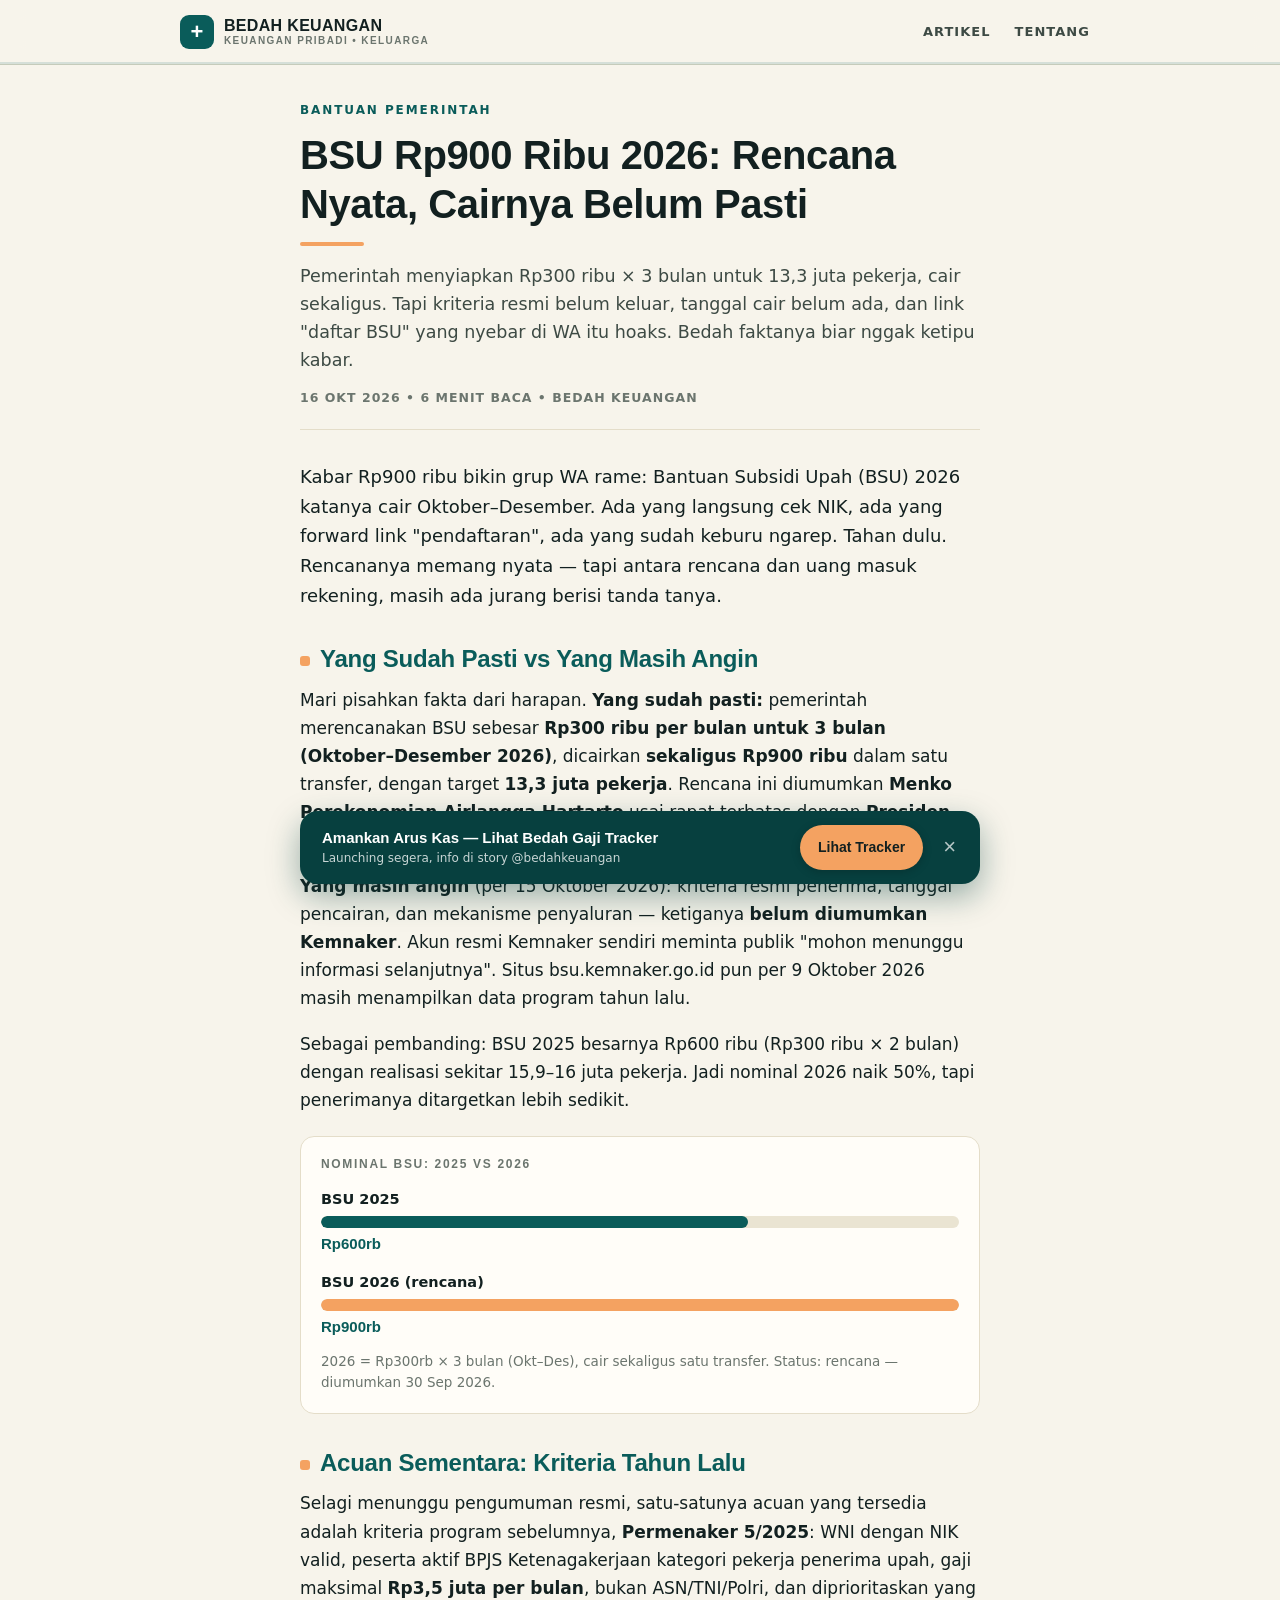
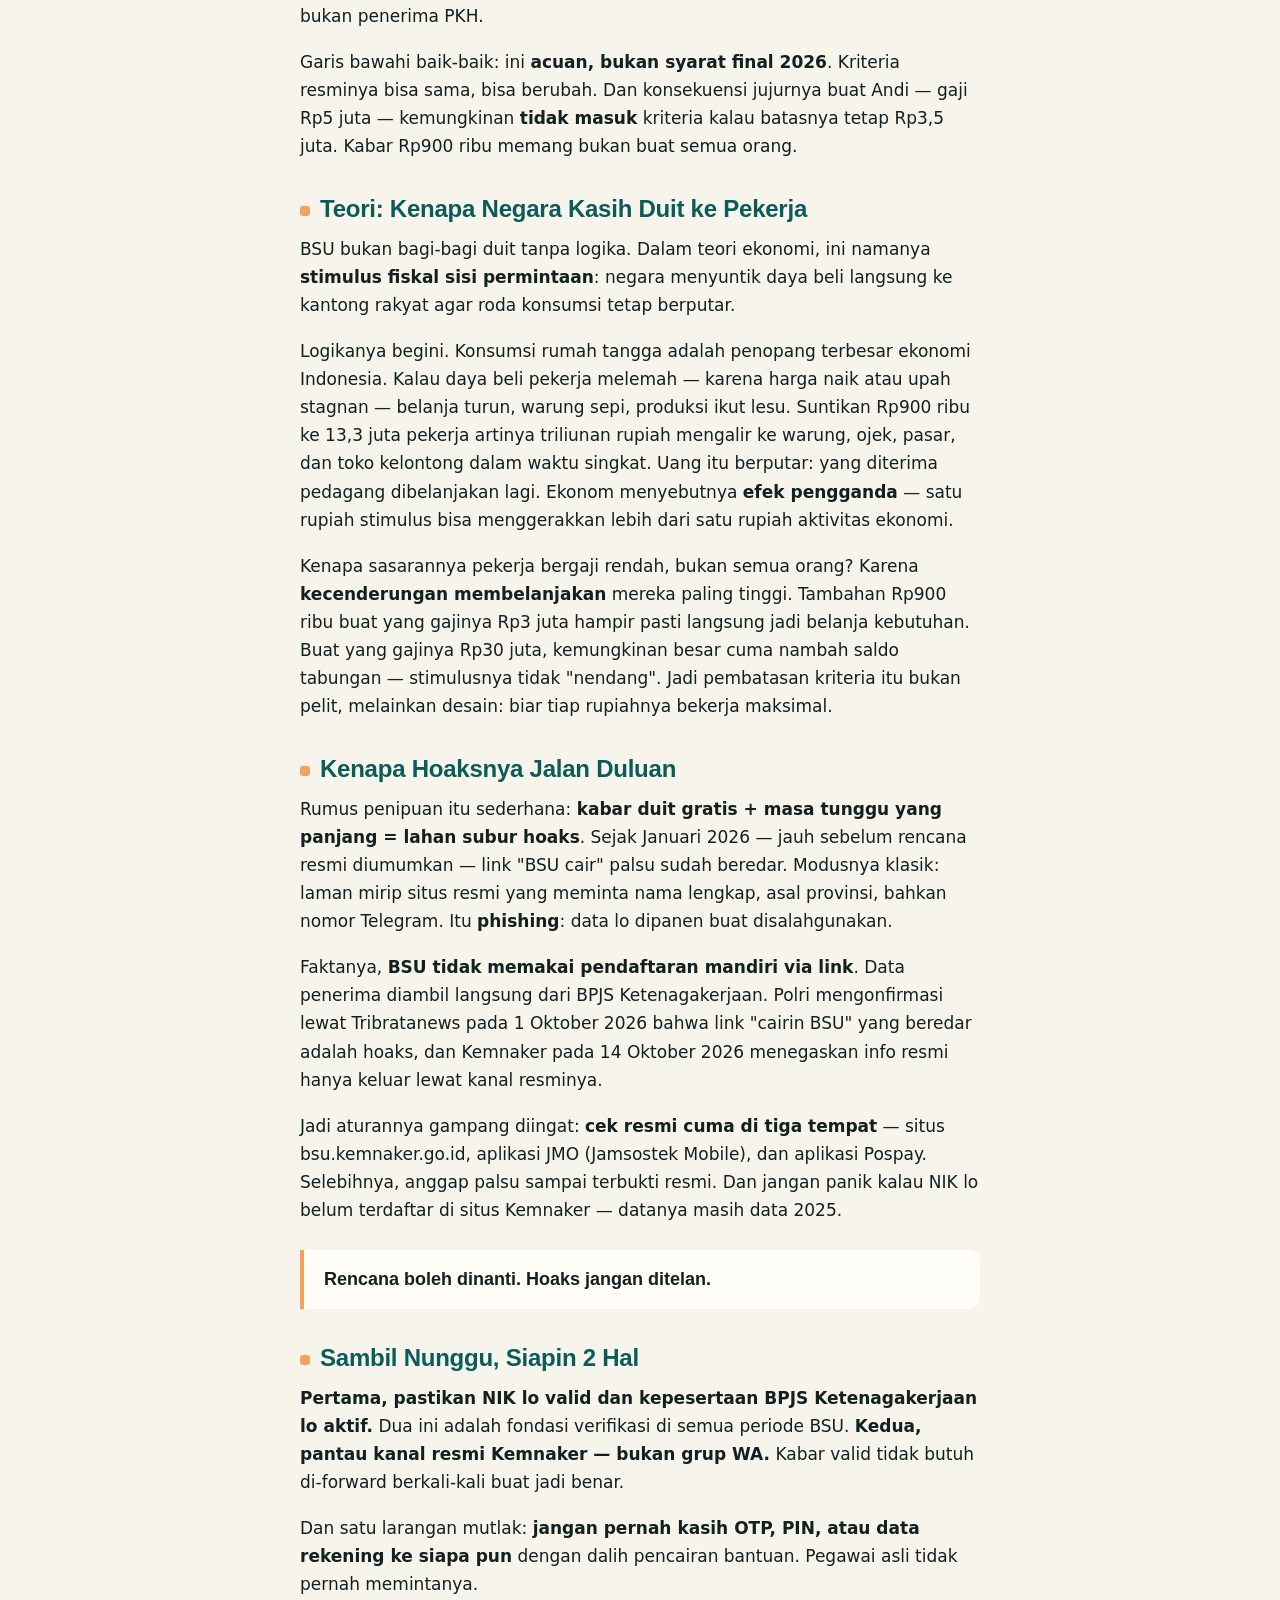
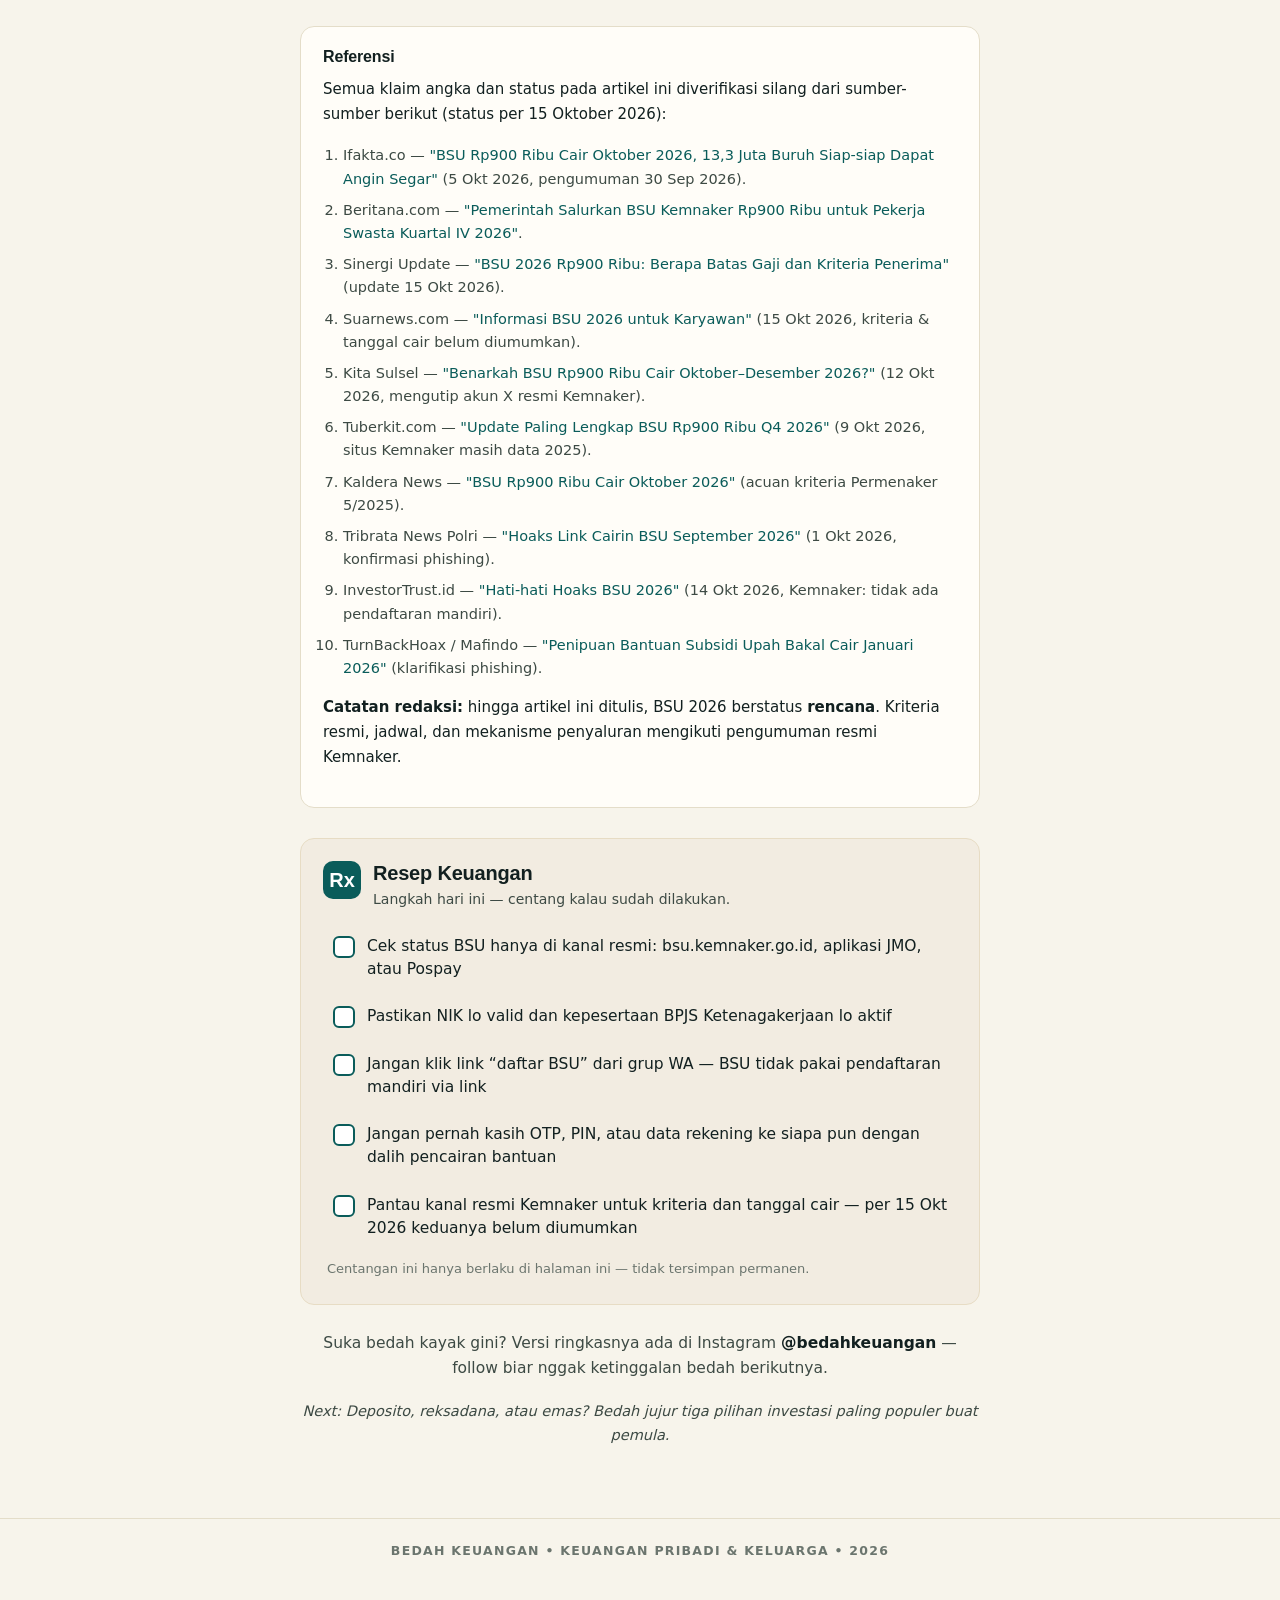
==== commit d27ffffc: "UI Opsi A — Modern Clinical Ledger (roll-out 6 Nov 2026)" ====
--- a/artikel/bsu-900rb-2026.html
+++ b/artikel/bsu-900rb-2026.html
@@ -9,25 +9,27 @@
 </head>
 <body>
 <header class="site-header">
-  <div class="wrap">
-    <a class="brand" href="../index.html">BEDAH KEUANGAN<small>KEUANGAN PRIBADI &bull; KELUARGA</small></a>
+  <div class="wrap-wide">
+    <a class="brand" href="../index.html">
+      <span class="brand-mark">+</span>
+      <span class="brand-name">BEDAH KEUANGAN<small>KEUANGAN PRIBADI &bull; KELUARGA</small></span>
+    </a>
     <nav>
       <a href="../index.html">ARTIKEL</a>
       <a href="../index.html#tentang">TENTANG</a>
     </nav>
   </div>
+  <div class="progress" aria-hidden="true"><div class="progress-fill" id="progressFill"></div></div>
 </header>
 
 <main class="wrap">
   <div class="article-head">
-    <div class="kicker">BANTUAN PEMERINTAH</div>
+    <span class="kicker">BANTUAN PEMERINTAH</span>
     <h1>BSU Rp900 Ribu 2026: Rencana Nyata, Cairnya Belum Pasti</h1>
     <div class="rule"></div>
     <p class="dek">Pemerintah menyiapkan Rp300 ribu &times; 3 bulan untuk 13,3 juta pekerja, cair sekaligus. Tapi kriteria resmi belum keluar, tanggal cair belum ada, dan link "daftar BSU" yang nyebar di WA itu hoaks. Bedah faktanya biar nggak ketipu kabar.</p>
     <div class="meta">16 OKT 2026 &bull; 6 MENIT BACA &bull; BEDAH KEUANGAN</div>
   </div>
-
-  <div class="ornament">&#9670; &#9670; &#9670;</div>
 
   <article>
     <p class="lede">Kabar Rp900 ribu bikin grup WA rame: Bantuan Subsidi Upah (BSU) 2026 katanya cair Oktober–Desember. Ada yang langsung cek NIK, ada yang forward link "pendaftaran", ada yang sudah keburu ngarep. Tahan dulu. Rencananya memang nyata — tapi antara rencana dan uang masuk rekening, masih ada jurang berisi tanda tanya.</p>
@@ -90,18 +92,68 @@
       <p style="margin-top:1em;font-size:15px;"><strong>Catatan redaksi:</strong> hingga artikel ini ditulis, BSU 2026 berstatus <strong>rencana</strong>. Kriteria resmi, jadwal, dan mekanisme penyaluran mengikuti pengumuman resmi Kemnaker.</p>
     </div>
 
-    <div class="cta">
-      <div class="ornament">&#9670; &#9670; &#9670;</div>
+    <section class="resep" aria-label="Resep Keuangan">
+      <div class="resep-head">
+        <span class="resep-mark">Rx</span>
+        <div>
+          <h2>Resep Keuangan</h2>
+          <p class="resep-sub">Langkah hari ini — centang kalau sudah dilakukan.</p>
+        </div>
+      </div>
+      <ul class="resep-list">
+        <li><label><input type="checkbox"><span>Cek status BSU hanya di kanal resmi: bsu.kemnaker.go.id, aplikasi JMO, atau Pospay</span></label></li>
+        <li><label><input type="checkbox"><span>Pastikan NIK lo valid dan kepesertaan BPJS Ketenagakerjaan lo aktif</span></label></li>
+        <li><label><input type="checkbox"><span>Jangan klik link “daftar BSU” dari grup WA — BSU tidak pakai pendaftaran mandiri via link</span></label></li>
+        <li><label><input type="checkbox"><span>Jangan pernah kasih OTP, PIN, atau data rekening ke siapa pun dengan dalih pencairan bantuan</span></label></li>
+        <li><label><input type="checkbox"><span>Pantau kanal resmi Kemnaker untuk kriteria dan tanggal cair — per 15 Okt 2026 keduanya belum diumumkan</span></label></li>
+      </ul>
+      <p class="resep-note">Centangan ini hanya berlaku di halaman ini — tidak tersimpan permanen.</p>
+    </section>
+
+    <div class="article-cta">
       <p>Suka bedah kayak gini? Versi ringkasnya ada di Instagram <strong>@bedahkeuangan</strong> — follow biar nggak ketinggalan bedah berikutnya.</p>
-      <p style="margin-top:1em;font-size:16px;"><em>Next: Deposito, reksadana, atau emas? Bedah jujur tiga pilihan investasi paling populer buat pemula.</em></p>
+      <p class="next"><em>Next: Deposito, reksadana, atau emas? Bedah jujur tiga pilihan investasi paling populer buat pemula.</em></p>
     </div>
   </article>
 </main>
 
-<footer>
+<footer class="site-footer">
   <div class="wrap">
     BEDAH KEUANGAN &bull; KEUANGAN PRIBADI &amp; KELUARGA &bull; 2026
   </div>
 </footer>
+
+<div class="sticky-cta" id="stickyCta" role="complementary" aria-label="Bedah Gaji Tracker">
+  <div class="sticky-cta-inner">
+    <div class="sticky-cta-text">
+      <strong>Amankan Arus Kas &mdash; Lihat Bedah Gaji Tracker</strong>
+      <small>Launching segera, info di story @bedahkeuangan</small>
+    </div>
+    <a class="sticky-cta-btn" href="https://www.instagram.com/bedahkeuangan">Lihat Tracker</a>
+    <button class="sticky-cta-close" id="ctaClose" aria-label="Tutup">&times;</button>
+  </div>
+</div>
+
+<script>
+(function () {
+  var fill = document.getElementById('progressFill');
+  var cta = document.getElementById('stickyCta');
+  var dismissed = false;
+  function onScroll() {
+    var doc = document.documentElement;
+    var max = doc.scrollHeight - doc.clientHeight;
+    var frac = max > 0 ? doc.scrollTop / max : 0;
+    fill.style.width = (frac * 100).toFixed(1) + '%';
+    fill.classList.toggle('has-progress', frac > 0.005);
+    if (!dismissed && frac >= 0.30) cta.classList.add('is-visible');
+  }
+  document.getElementById('ctaClose').addEventListener('click', function () {
+    dismissed = true;
+    cta.classList.remove('is-visible');
+  });
+  window.addEventListener('scroll', onScroll, { passive: true });
+  onScroll();
+})();
+</script>
 </body>
 </html>
--- a/style.css
+++ b/style.css
@@ -1,158 +1,645 @@
-/* Bedah Keuangan — identitas web: putih bersih, teal + amber */
+/* ============================================================
+   BEDAH KEUANGAN — Opsi A "Modern Clinical Ledger" (LIVE)
+   Prioritas 1 + 2: sticky CTA + refresh visual.
+   Palet: kertas gading #F7F4EB · tinta #122020 ·
+          teal medis #0A5C5A · kunyit #F4A261
+   Headline: Plus Jakarta Sans ExtraBold · Body: Inter
+   ============================================================ */
+
+@font-face {
+  font-family: 'Plus Jakarta Sans';
+  src: url('fonts/plus-jakarta-sans-var.woff2') format('woff2');
+  font-weight: 100 900;
+  font-style: normal;
+  font-display: swap;
+}
+@font-face {
+  font-family: 'Inter';
+  src: url('fonts/inter-var.woff2') format('woff2');
+  font-weight: 100 900;
+  font-style: normal;
+  font-display: swap;
+}
+
 :root {
-  --putih: #FFFFFF;
-  --tinta: #0B3B3B;
-  --tinta-soft: #145252;
-  --amber: #E8A33D;
-  --amber-dark: #C77F1A;
-  --arang: #2B3434;
-  --abu: #6E7777;
-  --garis: #E9E4D6;
-  --kertas: #F7F4EA;
-  --merah: #C0392B;
-  --teal-tint: #EEF4F4;
-}
-* { margin: 0; padding: 0; box-sizing: border-box; }
+  --paper: #F7F4EB;
+  --card: #FFFDF8;
+  --cream: #F2ECE1;
+  --ink: #122020;
+  --ink-soft: #3D4A44;
+  --muted: #6B756E;
+  --teal: #0A5C5A;
+  --teal-dark: #07403F;
+  --teal-soft: #E3EFED;
+  --turmeric: #F4A261;
+  --turmeric-deep: #D97E2B;
+  --line: #E4DDC9;
+  --danger: #B3261E;
+  --radius: 14px;
+}
+
+* { box-sizing: border-box; }
+
+html { scroll-behavior: smooth; }
+
 body {
-  background: var(--putih);
-  color: var(--arang);
-  font-family: -apple-system, BlinkMacSystemFont, "Segoe UI", Inter, Roboto, "Helvetica Neue", Arial, sans-serif;
-  line-height: 1.8;
+  margin: 0;
+  background: var(--paper);
+  color: var(--ink);
+  font-family: 'Inter', system-ui, -apple-system, 'Segoe UI', sans-serif;
+  font-size: 16.5px;
+  line-height: 1.65;
   -webkit-font-smoothing: antialiased;
 }
-.wrap { max-width: 780px; margin: 0 auto; padding: 0 24px; }
-
-/* header — kiri, bukan tengah */
+
+a { color: var(--teal); text-decoration: none; }
+a:hover { text-decoration: underline; }
+
+h1, h2, h3 {
+  font-family: 'Plus Jakarta Sans', 'Inter', sans-serif;
+  font-weight: 800;
+  line-height: 1.22;
+  letter-spacing: -0.01em;
+  color: var(--ink);
+}
+
+.wrap { max-width: 720px; margin: 0 auto; padding: 0 20px; }
+.wrap-wide { max-width: 960px; margin: 0 auto; padding: 0 20px; }
+
+/* ---------- Header frosted glass ---------- */
 .site-header {
-  border-bottom: 3px solid var(--tinta);
-  background: var(--putih);
-}
-.site-header .wrap {
-  display: flex; align-items: center; justify-content: space-between;
-  padding-top: 20px; padding-bottom: 16px;
-  max-width: 960px;
+  position: sticky;
+  top: 0;
+  z-index: 40;
+  background: rgba(247, 244, 235, 0.85);
+  -webkit-backdrop-filter: blur(12px) saturate(1.2);
+  backdrop-filter: blur(12px) saturate(1.2);
+  border-bottom: 1px solid var(--line);
+}
+.site-header .wrap-wide {
+  display: flex;
+  align-items: center;
+  justify-content: space-between;
+  gap: 16px;
+  min-height: 64px;
 }
 .brand {
-  font-size: 22px; font-weight: 800; letter-spacing: 3px;
-  text-decoration: none; color: var(--tinta);
-  display: flex; align-items: center; gap: 12px;
-}
-.brand::before {
-  content: ""; width: 34px; height: 34px; border-radius: 8px;
-  background: var(--amber);
-  flex-shrink: 0;
-}
-.brand small { display: block; font-size: 10px; letter-spacing: 3px; color: var(--amber-dark); font-weight: 700; margin-top: 2px; }
-nav { font-size: 14px; }
-nav a { color: var(--abu); text-decoration: none; margin-left: 22px; letter-spacing: 2px; font-weight: 700; }
-nav a:hover { color: var(--tinta); }
-
-/* hero — kiri, headline teal + garis amber */
-.hero { padding: 72px 0 48px; max-width: 960px; margin: 0 auto; padding-left: 24px; padding-right: 24px; }
-.hero .kicker { font-size: 13px; letter-spacing: 4px; color: var(--amber-dark); font-weight: 800; margin-bottom: 14px; }
-.hero h1 { font-size: 46px; line-height: 1.2; color: var(--tinta); font-weight: 800; max-width: 640px; }
-.hero h1 .hl { position: relative; white-space: nowrap; }
-.hero h1 .hl::after {
-  content: ""; position: absolute; left: 0; right: 0; bottom: 4px; height: 12px;
-  background: var(--amber); opacity: .45; z-index: -1;
-}
-.hero p { font-size: 19px; color: var(--arang); max-width: 620px; margin-top: 18px; }
-.ornament { border-top: 4px double var(--tinta); margin: 8px 0 40px; }
-
-/* daftar artikel — baris ledger bernomor */
-.cards-head { font-size: 14px; letter-spacing: 4px; color: var(--tinta); font-weight: 800; margin-bottom: 6px; }
-.cards { padding: 10px 0 64px; }
+  display: flex;
+  align-items: center;
+  gap: 10px;
+  color: var(--ink);
+  line-height: 1.15;
+}
+.brand:hover { text-decoration: none; }
+.brand-mark {
+  flex: none;
+  width: 34px;
+  height: 34px;
+  border-radius: 9px;
+  background: var(--teal);
+  color: #fff;
+  display: flex;
+  align-items: center;
+  justify-content: center;
+  font-family: 'Plus Jakarta Sans', sans-serif;
+  font-weight: 800;
+  font-size: 22px;
+}
+.brand-name {
+  font-family: 'Plus Jakarta Sans', sans-serif;
+  font-weight: 800;
+  font-size: 16px;
+  letter-spacing: 0.02em;
+}
+.brand-name small {
+  display: block;
+  font-family: 'Inter', sans-serif;
+  font-weight: 600;
+  font-size: 10px;
+  letter-spacing: 0.14em;
+  color: var(--muted);
+}
+.site-header nav { display: flex; gap: 4px; }
+.site-header nav a {
+  font-size: 13px;
+  font-weight: 700;
+  letter-spacing: 0.08em;
+  color: var(--ink-soft);
+  padding: 8px 10px;
+  border-radius: 8px;
+}
+.site-header nav a:hover { color: var(--teal); background: var(--teal-soft); text-decoration: none; }
+
+/* ---------- Stetoskop progress bar (artikel) ---------- */
+.progress {
+  position: absolute;
+  left: 0;
+  right: 0;
+  bottom: -1px;
+  height: 3px;
+  background: rgba(10, 92, 90, 0.14);
+}
+.progress-fill {
+  position: relative;
+  height: 100%;
+  width: 0%;
+  background: var(--turmeric);
+  transition: width 0.08s linear;
+}
+.progress-fill::after {
+  content: '';
+  position: absolute;
+  right: -5px;
+  top: 50%;
+  width: 9px;
+  height: 9px;
+  margin-top: -4.5px;
+  border-radius: 50%;
+  background: var(--turmeric);
+  border: 2px solid #fff;
+  box-shadow: 0 0 0 1px var(--turmeric);
+  opacity: 0;
+  transition: opacity 0.2s ease;
+}
+.progress-fill.has-progress::after { opacity: 1; }
+
+/* ---------- Hero (homepage) ---------- */
+.hero { padding: 44px 0 10px; }
+.kicker {
+  font-size: 12px;
+  font-weight: 700;
+  letter-spacing: 0.16em;
+  color: var(--teal);
+}
+.hero h1 {
+  font-size: clamp(30px, 7.2vw, 46px);
+  margin: 12px 0 14px;
+}
+.hero h1 .hl {
+  color: var(--teal);
+  background: linear-gradient(transparent 62%, rgba(244, 162, 97, 0.45) 62%);
+}
+.hero p {
+  font-size: 17px;
+  color: var(--ink-soft);
+  max-width: 56ch;
+  margin: 0;
+}
+.hero p strong { color: var(--ink); }
+
+.section-label {
+  margin: 34px 0 16px;
+  display: flex;
+  align-items: baseline;
+  gap: 12px;
+}
+.section-label h2 {
+  font-size: 13px;
+  letter-spacing: 0.16em;
+  margin: 0;
+  color: var(--ink);
+}
+.section-label::after {
+  content: '';
+  flex: 1;
+  height: 1px;
+  background: var(--line);
+}
+.section-label .count {
+  font-size: 12.5px;
+  font-weight: 600;
+  color: var(--muted);
+}
+
+/* ---------- Kartu Diagnosa (rekam medis) ---------- */
+.cards {
+  display: grid;
+  gap: 16px;
+}
 .card {
-  display: flex; gap: 22px; align-items: flex-start;
-  text-decoration: none; color: var(--arang);
-  border: 1px solid var(--garis); border-radius: 10px;
-  padding: 26px 28px; margin-bottom: 16px; background: var(--putih);
-  transition: border-color .15s, transform .15s;
-}
-.card:hover { border-color: var(--amber); transform: translateY(-2px); }
-.card .num {
-  font-family: ui-monospace, "SF Mono", Menlo, Consolas, monospace;
-  font-weight: 700; font-size: 22px; color: var(--amber);
-  flex-shrink: 0; padding-top: 2px;
-}
-.card .kicker { font-size: 12px; letter-spacing: 3px; color: var(--amber-dark); font-weight: 800; }
-.card h2 { font-size: 23px; margin: 8px 0 6px; line-height: 1.35; color: var(--tinta); }
-.card p { font-size: 15px; color: var(--arang); }
-.card .meta { font-size: 12px; color: var(--abu); margin-top: 10px; letter-spacing: 1px; }
-
-/* halaman artikel */
-.article-head { padding: 56px 0 8px; }
-.article-head .kicker { font-size: 13px; letter-spacing: 4px; color: var(--amber-dark); font-weight: 800; }
-.article-head h1 { font-size: 38px; line-height: 1.28; margin: 14px 0; color: var(--tinta); font-weight: 800; }
-.article-head .rule { width: 72px; height: 6px; background: var(--amber); border-radius: 3px; margin: 4px 0 18px; }
-.article-head .dek { font-size: 19px; color: var(--arang); font-style: italic; }
-.article-head .meta { font-size: 13px; color: var(--abu); margin-top: 14px; letter-spacing: 1px; }
-article { padding: 24px 0 40px; font-size: 18px; }
-article p { margin-bottom: 1.4em; }
-article h2 { font-size: 26px; margin: 2.2em 0 .7em; line-height: 1.35; color: var(--tinta); font-weight: 800; }
-article h2 .n {
-  font-family: ui-monospace, "SF Mono", Menlo, Consolas, monospace;
-  color: var(--amber); font-size: .75em; margin-right: 10px;
-}
-article a { color: var(--tinta-soft); text-decoration-color: var(--amber); text-decoration-thickness: 2px; }
-.lede { font-size: 21px; color: var(--arang); }
-blockquote {
-  border-left: 5px solid var(--amber); margin: 2em 0; padding: .6em 0 .6em 1.4em;
-  font-size: 21px; font-weight: 700; color: var(--tinta); background: var(--teal-tint);
-  border-radius: 0 8px 8px 0;
-}
-
-/* grafik bar */
+  display: block;
+  background: var(--card);
+  border: 1px solid var(--line);
+  border-radius: var(--radius);
+  padding: 20px 20px 18px;
+  box-shadow: 0 1px 2px rgba(18, 32, 32, 0.05), 0 8px 20px -12px rgba(18, 32, 32, 0.18);
+  color: var(--ink);
+  transition: transform 0.15s ease, box-shadow 0.15s ease, border-color 0.15s ease;
+}
+.card:hover {
+  text-decoration: none;
+  transform: translateY(-2px);
+  border-color: var(--teal);
+  box-shadow: 0 2px 4px rgba(18, 32, 32, 0.06), 0 14px 28px -12px rgba(10, 92, 90, 0.35);
+}
+.card-top {
+  display: flex;
+  align-items: flex-start;
+  justify-content: space-between;
+  gap: 12px;
+  margin-bottom: 12px;
+}
+.case-no {
+  font-size: 12px;
+  font-weight: 700;
+  letter-spacing: 0.12em;
+  color: var(--muted);
+}
+.case-no b { color: var(--teal); font-weight: 800; }
+.stamp {
+  flex: none;
+  display: inline-block;
+  transform: rotate(-2deg);
+  font-size: 10.5px;
+  font-weight: 800;
+  letter-spacing: 0.1em;
+  text-transform: uppercase;
+  color: var(--teal);
+  border: 1.5px solid var(--teal);
+  border-radius: 4px;
+  padding: 3px 8px;
+  background: rgba(10, 92, 90, 0.04);
+}
+.stamp.danger {
+  color: var(--danger);
+  border-color: var(--danger);
+  background: rgba(179, 38, 30, 0.05);
+}
+.card h2 {
+  font-size: 20px;
+  margin: 0 0 8px;
+}
+.card p {
+  font-size: 15px;
+  line-height: 1.6;
+  color: var(--ink-soft);
+  margin: 0 0 14px;
+}
+.card-foot {
+  display: flex;
+  align-items: center;
+  justify-content: space-between;
+  gap: 12px;
+  border-top: 1px dashed var(--line);
+  padding-top: 12px;
+}
+.card .meta {
+  font-size: 12.5px;
+  font-weight: 600;
+  letter-spacing: 0.06em;
+  color: var(--muted);
+}
+.read-more {
+  flex: none;
+  font-size: 13.5px;
+  font-weight: 700;
+  color: var(--teal);
+}
+
+/* ---------- Tentang & footer ---------- */
+.about {
+  margin: 44px 0 8px;
+  background: var(--card);
+  border: 1px solid var(--line);
+  border-radius: var(--radius);
+  padding: 24px 22px;
+}
+.about h2 {
+  font-size: 13px;
+  letter-spacing: 0.16em;
+  margin: 0 0 12px;
+  color: var(--teal);
+}
+.about p { margin: 0 0 10px; font-size: 15.5px; color: var(--ink-soft); }
+.about p:last-child { margin-bottom: 0; }
+.about p strong { color: var(--ink); }
+
+footer.site-footer {
+  margin-top: 48px;
+  padding: 22px 0 132px; /* ruang untuk sticky CTA bar */
+  border-top: 1px solid var(--line);
+  font-size: 12.5px;
+  font-weight: 600;
+  letter-spacing: 0.1em;
+  color: var(--muted);
+  text-align: center;
+}
+
+/* ---------- Halaman artikel ---------- */
+.article-head { padding: 36px 0 0; }
+.article-head .kicker { display: block; margin-bottom: 10px; }
+.article-head h1 {
+  font-size: clamp(28px, 6.8vw, 40px);
+  margin: 0 0 14px;
+}
+.article-head .rule {
+  width: 64px;
+  height: 4px;
+  border-radius: 2px;
+  background: var(--turmeric);
+  margin: 0 0 16px;
+}
+.dek {
+  font-size: 17.5px;
+  line-height: 1.6;
+  color: var(--ink-soft);
+  margin: 0 0 14px;
+}
+.article-head .meta {
+  font-size: 12.5px;
+  font-weight: 700;
+  letter-spacing: 0.08em;
+  color: var(--muted);
+  padding-bottom: 20px;
+  border-bottom: 1px solid var(--line);
+}
+
+article { padding: 8px 0 4px; }
+article p { margin: 0 0 18px; }
+article .lede {
+  font-size: 18px;
+  line-height: 1.65;
+  margin-top: 24px;
+}
+article h2 {
+  font-size: 24px;
+  margin: 34px 0 12px;
+  color: var(--teal);
+}
+article h2::before {
+  content: '';
+  display: inline-block;
+  width: 10px;
+  height: 10px;
+  border-radius: 3px;
+  background: var(--turmeric);
+  margin-right: 10px;
+  vertical-align: 1px;
+}
+article strong { color: var(--ink); }
+
+/* Grafik batang */
 .chart {
-  background: var(--putih); border: 1px solid var(--garis); border-radius: 10px;
-  padding: 26px 28px; margin: 2.4em 0;
-}
-.chart h3 { font-size: 13px; letter-spacing: 3px; color: var(--tinta); font-weight: 800; margin-bottom: 18px; }
-.brow { display: flex; align-items: center; gap: 14px; margin: 14px 0; }
-.blabel { width: 190px; flex-shrink: 0; font-size: 15px; font-weight: 600; color: var(--arang); line-height: 1.4; }
-.btrack { flex: 1; background: var(--kertas); border-radius: 6px; height: 36px; overflow: hidden; }
-.bfill { height: 100%; border-radius: 6px; background: var(--tinta); }
-.bfill.amber { background: var(--amber); }
-.bfill.red { background: var(--merah); }
+  background: var(--card);
+  border: 1px solid var(--line);
+  border-radius: var(--radius);
+  padding: 20px;
+  margin: 22px 0 26px;
+}
+.chart h3 {
+  font-size: 12px;
+  letter-spacing: 0.14em;
+  color: var(--muted);
+  margin: 0 0 16px;
+}
+.brow {
+  display: grid;
+  grid-template-columns: 1fr auto;
+  gap: 4px 12px;
+  align-items: center;
+  margin-bottom: 14px;
+}
+.brow:last-of-type { margin-bottom: 6px; }
+.blabel { font-size: 14.5px; font-weight: 600; }
+.btrack {
+  grid-column: 1 / -1;
+  height: 12px;
+  border-radius: 999px;
+  background: #EAE4D2;
+  overflow: hidden;
+}
+.bfill { height: 100%; border-radius: 999px; background: var(--teal); }
+.bfill.turmeric { background: var(--turmeric); }
 .bval {
-  font-family: ui-monospace, "SF Mono", Menlo, Consolas, monospace;
-  font-weight: 700; font-size: 16px; color: var(--tinta);
-  min-width: 118px; text-align: right; flex-shrink: 0;
-}
-.chart-note { font-size: 13px; color: var(--abu); margin-top: 16px; margin-bottom: 0; }
-
-table.ledger { width: 100%; border-collapse: collapse; margin: 2em 0; font-size: 17px; }
-table.ledger th { text-align: left; font-size: 13px; letter-spacing: 3px; color: var(--abu); padding: 10px 8px; border-bottom: 3px solid var(--tinta); }
-table.ledger td { padding: 12px 8px; border-bottom: 1px solid var(--garis); }
-table.ledger td.num { font-family: ui-monospace, "SF Mono", Menlo, Consolas, monospace; font-weight: 700; text-align: right; white-space: nowrap; }
-table.ledger tr.total td { border-bottom: 4px double var(--tinta); font-weight: 800; color: var(--tinta); }
-.num-neg { color: var(--merah); }
-
-.ref-box { border-left: 6px solid var(--tinta); background: var(--teal-tint); padding: 26px 30px; margin: 3em 0; border-radius: 0 10px 10px 0; }
-.ref-box h2 { margin-top: 0; font-size: 22px; }
-.ref-box ol { margin-left: 1.4em; font-size: 16px; }
-.ref-box li { margin-bottom: .7em; }
-
-.cta { text-align: center; border: 1px solid var(--garis); border-radius: 10px; padding: 8px 32px 32px; margin: 3em 0; }
-.cta .ornament { border-top: 4px double var(--amber); margin: 24px auto; max-width: 220px; }
-.cta p { font-size: 18px; }
-
-.about { border-top: 1px solid var(--garis); padding: 48px 0; }
-.about h2 { font-size: 14px; letter-spacing: 4px; color: var(--tinta); margin-bottom: 16px; }
-.about p { margin-bottom: 1em; font-size: 17px; }
-
-footer { background: var(--tinta); color: #fff; padding: 30px 0 44px; margin-top: 20px; }
-footer .wrap { font-size: 13px; letter-spacing: 3px; text-align: center; }
-.back { display: inline-block; margin: 32px 0 8px; color: var(--tinta); font-weight: 700; text-decoration: none; }
-.back:hover { color: var(--amber-dark); }
-
-@media (max-width: 640px) {
-  .hero h1 { font-size: 34px; }
-  .article-head h1 { font-size: 30px; }
-  .site-header .wrap { flex-direction: column; gap: 12px; }
-  nav a { margin: 0 11px; }
-  .brow { flex-wrap: wrap; }
-  .blabel { width: 100%; }
-  .btrack { flex: 1 1 60%; }
-  .card { padding: 20px; }
-}
+  font-family: 'Plus Jakarta Sans', sans-serif;
+  font-weight: 800;
+  font-size: 15px;
+  color: var(--teal);
+}
+.chart-note {
+  font-size: 13.5px;
+  color: var(--muted);
+  margin: 12px 0 0;
+  line-height: 1.55;
+}
+
+article blockquote {
+  margin: 26px 0;
+  padding: 16px 20px;
+  background: var(--card);
+  border-left: 4px solid var(--turmeric);
+  border-radius: 0 12px 12px 0;
+  font-family: 'Plus Jakarta Sans', sans-serif;
+  font-weight: 700;
+  font-size: 18px;
+  line-height: 1.5;
+  color: var(--ink);
+}
+
+.ref-box {
+  background: var(--card);
+  border: 1px solid var(--line);
+  border-radius: var(--radius);
+  padding: 20px 22px;
+  margin: 28px 0;
+}
+.ref-box h2 {
+  font-size: 16px;
+  color: var(--ink);
+  margin: 0 0 10px;
+}
+.ref-box h2::before { display: none; }
+.ref-box p { font-size: 15px; }
+.ref-box ol { margin: 0; padding-left: 20px; font-size: 14.5px; line-height: 1.6; color: var(--ink-soft); }
+.ref-box li { margin-bottom: 8px; }
+
+/* ---------- Resep Keuangan (checklist interaktif) ---------- */
+.resep {
+  background: var(--cream);
+  border: 1px solid #E7DCC4;
+  border-radius: var(--radius);
+  padding: 22px 22px 14px;
+  margin: 30px 0 8px;
+}
+.resep-head { display: flex; align-items: flex-start; gap: 12px; margin-bottom: 6px; }
+.resep-mark {
+  flex: none;
+  width: 38px;
+  height: 38px;
+  border-radius: 10px;
+  background: var(--teal);
+  color: #fff;
+  display: flex;
+  align-items: center;
+  justify-content: center;
+  font-family: 'Plus Jakarta Sans', sans-serif;
+  font-weight: 800;
+  font-size: 20px;
+}
+.resep h2 {
+  font-size: 20px;
+  color: var(--ink);
+  margin: 0;
+}
+.resep h2::before { display: none; }
+.resep-sub {
+  font-size: 14px;
+  color: var(--ink-soft);
+  margin: 2px 0 0;
+}
+.resep-list { list-style: none; margin: 14px 0 8px; padding: 0; }
+.resep-list li { margin-bottom: 4px; }
+.resep-list label {
+  display: flex;
+  align-items: flex-start;
+  gap: 12px;
+  padding: 10px 10px;
+  border-radius: 10px;
+  cursor: pointer;
+  font-size: 15.5px;
+  line-height: 1.5;
+  transition: background 0.15s ease;
+}
+.resep-list label:hover { background: rgba(255, 253, 248, 0.7); }
+.resep-list input {
+  appearance: none;
+  -webkit-appearance: none;
+  flex: none;
+  width: 22px;
+  height: 22px;
+  margin: 1px 0 0;
+  border: 2px solid var(--teal);
+  border-radius: 6px;
+  background: #fff;
+  cursor: pointer;
+  position: relative;
+}
+.resep-list input:checked { background: var(--teal); }
+.resep-list input:checked::after {
+  content: '';
+  position: absolute;
+  left: 6px;
+  top: 2px;
+  width: 5px;
+  height: 10px;
+  border: solid #fff;
+  border-width: 0 2.5px 2.5px 0;
+  transform: rotate(45deg);
+}
+.resep-list input:checked + span {
+  text-decoration: line-through;
+  text-decoration-thickness: 2px;
+  color: var(--muted);
+}
+.resep-list input:focus-visible { outline: 3px solid rgba(244, 162, 97, 0.6); outline-offset: 2px; }
+.resep-note { font-size: 13px; color: var(--muted); margin: 6px 4px 10px; }
+
+.article-cta {
+  margin: 26px 0 8px;
+  text-align: center;
+  font-size: 15.5px;
+  color: var(--ink-soft);
+}
+.article-cta strong { color: var(--ink); }
+.article-cta .next { display: block; margin-top: 10px; font-size: 14.5px; }
+
+/* ---------- Sticky CTA bar (P1) ---------- */
+.sticky-cta {
+  position: fixed;
+  left: 0;
+  right: 0;
+  bottom: 0;
+  z-index: 50;
+  background: var(--teal-dark);
+  color: #fff;
+  box-shadow: 0 -4px 24px rgba(7, 64, 63, 0.35);
+  transform: translateY(110%);
+  transition: transform 0.3s ease;
+}
+.sticky-cta.is-visible { transform: translateY(0); }
+.sticky-cta-inner {
+  max-width: 720px;
+  margin: 0 auto;
+  padding: 12px 20px 14px;
+  display: flex;
+  align-items: center;
+  gap: 14px;
+}
+.sticky-cta-text { flex: 1; min-width: 0; }
+.sticky-cta-text strong {
+  display: block;
+  font-family: 'Plus Jakarta Sans', sans-serif;
+  font-weight: 800;
+  font-size: 15px;
+  line-height: 1.3;
+}
+.sticky-cta-text small {
+  display: block;
+  font-size: 12px;
+  line-height: 1.4;
+  color: rgba(255, 255, 255, 0.78);
+  margin-top: 2px;
+}
+.sticky-cta-btn {
+  flex: none;
+  background: var(--turmeric);
+  color: var(--ink);
+  font-family: 'Plus Jakarta Sans', sans-serif;
+  font-weight: 800;
+  font-size: 14px;
+  padding: 11px 18px;
+  border-radius: 999px;
+  white-space: nowrap;
+  box-shadow: 0 2px 10px rgba(0, 0, 0, 0.2);
+}
+.sticky-cta-btn:hover { background: #F7B57E; text-decoration: none; }
+.sticky-cta-close {
+  flex: none;
+  background: transparent;
+  border: none;
+  color: rgba(255, 255, 255, 0.7);
+  font-size: 22px;
+  line-height: 1;
+  padding: 6px;
+  cursor: pointer;
+}
+.sticky-cta-close:hover { color: #fff; }
+
+/* ---------- Desktop ---------- */
+@media (min-width: 760px) {
+  body { font-size: 17px; }
+  .cards { grid-template-columns: 1fr 1fr; }
+  .card h2 { font-size: 21px; }
+  .hero { padding: 56px 0 14px; }
+  .sticky-cta { background: transparent; box-shadow: none; }
+  .sticky-cta-inner {
+    background: var(--teal-dark);
+    border-radius: 18px;
+    margin: 0 auto 16px;
+    max-width: 680px;
+    box-shadow: 0 12px 32px rgba(7, 64, 63, 0.4);
+    padding: 14px 18px 14px 22px;
+  }
+  footer.site-footer { padding-bottom: 150px; }
+}
+
+@media (max-width: 420px) {
+  .wrap, .wrap-wide { padding: 0 16px; }
+  .brand-name { font-size: 14px; white-space: nowrap; }
+  .brand-name small { display: none; }
+  .site-header nav a { padding: 8px 7px; }
+    .sticky-cta-text strong { font-size: 14px; }
+  .sticky-cta-btn { padding: 10px 14px; font-size: 13px; }
+  article .lede { font-size: 17px; }
+}
+
+/* ---------- Varian bar & tabel ledger (isi artikel) ---------- */
+.bfill.red { background: var(--danger); }
+.bfill.amber { background: var(--turmeric); }
+
+table.ledger { width: 100%; border-collapse: collapse; margin: 22px 0 26px; font-size: 16px; }
+table.ledger th { text-align: left; font-size: 12px; letter-spacing: 0.12em; color: var(--muted); padding: 10px 8px; border-bottom: 3px solid var(--ink); }
+table.ledger td { padding: 12px 8px; border-bottom: 1px solid var(--line); }
+table.ledger td.num { font-family: 'Plus Jakarta Sans', sans-serif; font-weight: 800; text-align: right; white-space: nowrap; }
+table.ledger tr.total td { border-bottom: 4px double var(--ink); font-weight: 800; color: var(--ink); }
+.num-neg { color: var(--danger); }
